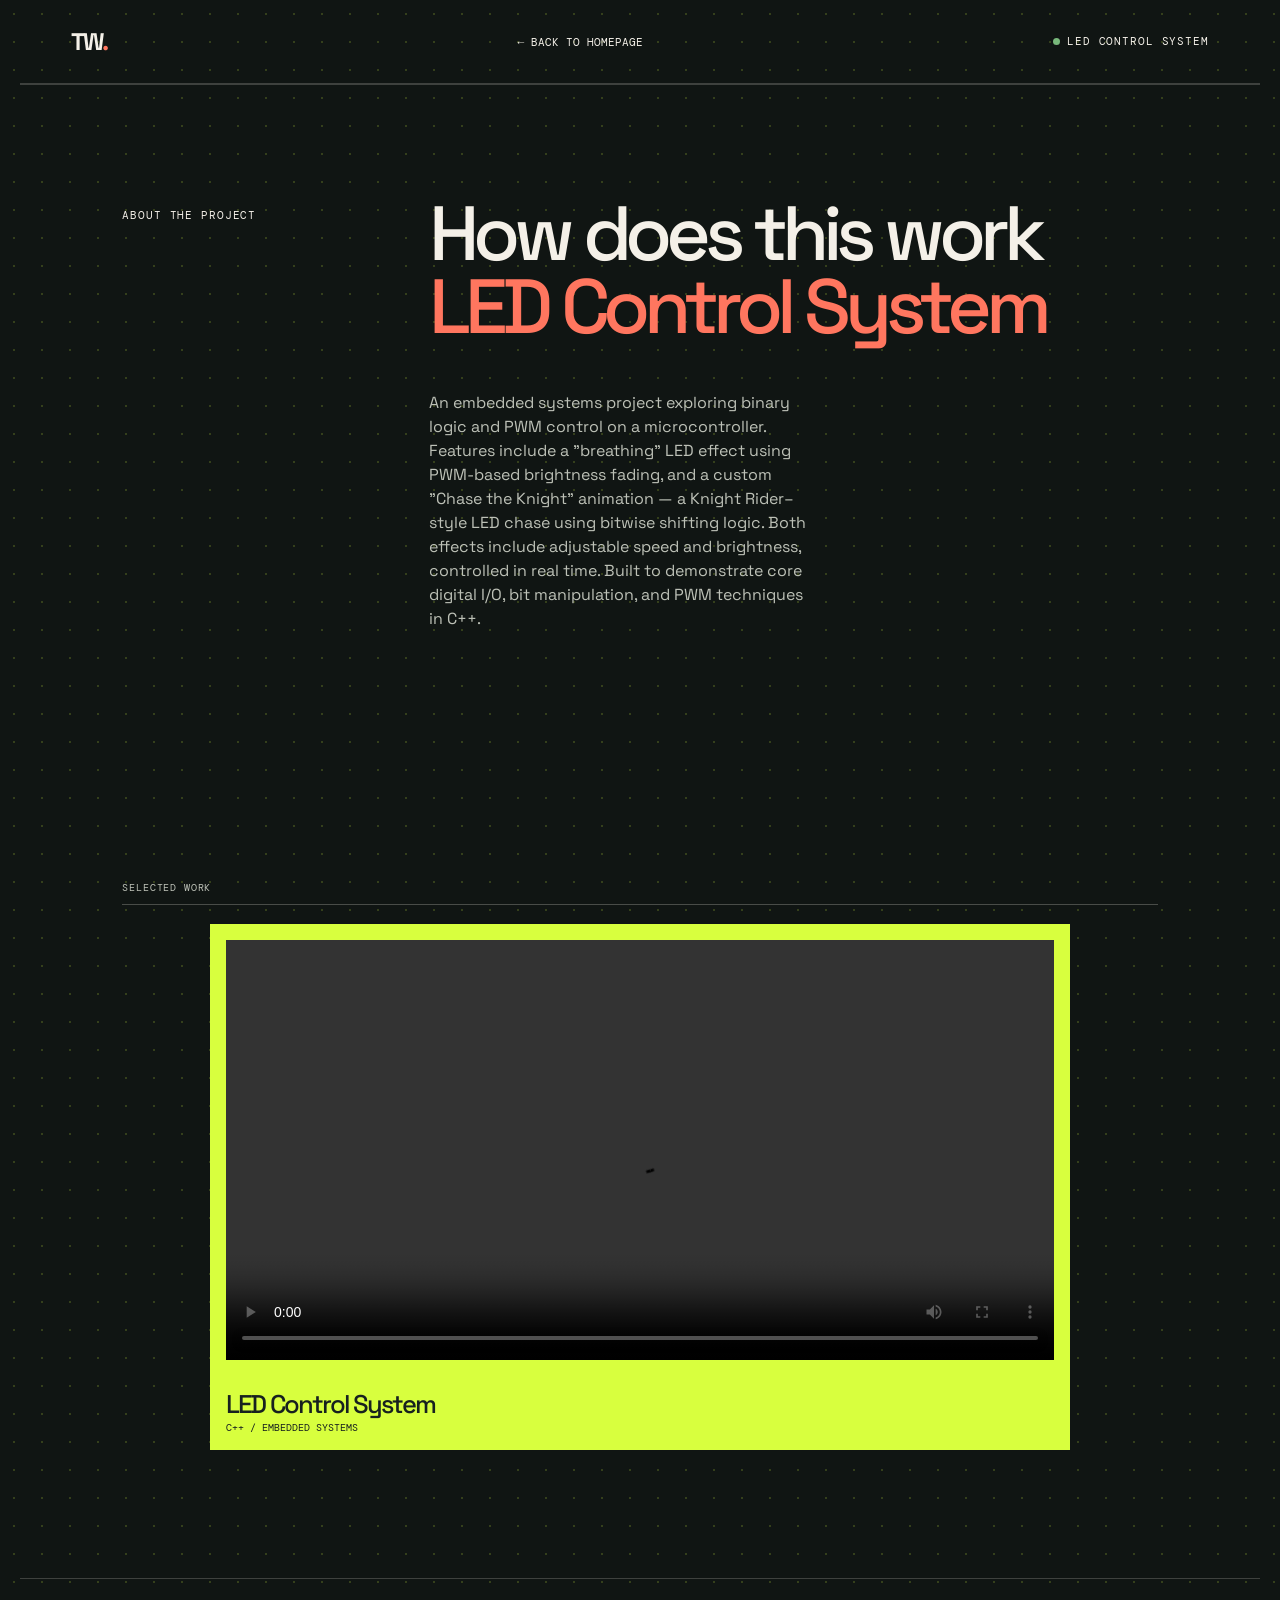
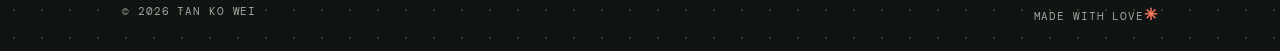
==== led-showcase.html @ d4612a14 "Add files via upload" ====
<!DOCTYPE html>
<html lang="en">
    <head>
        <meta charset="UTF-8">
        <meta name="viewport" content="width=device-width, initial-scale=1.0">
        <link rel="preconnect" href="https://fonts.googleapis.com">
        <link rel="preconnect" href="https://fonts.gstatic.com" crossorigin>
        <link href="https://fonts.googleapis.com/css2?family=DM+Mono:wght@400;500&family=Space+Grotesk:wght@400;500;600;700&display=swap" rel="stylesheet">
        <link rel="stylesheet" href="style.css">
        <link rel="stylesheet" href="showcase.css">
        <title>LED Lights | Tan Ko Wei</title>
    </head>
    <body class="showcase-page">
        <header class="site-header">
            <a class="logo" href="index.html" aria-label="Back to Homepage">TW<span>.</span></a>
            <a class="back-link" href="index.html#projects">← Back to HomePage</a>
            <span class="availability"><i></i>LED Control System</span>
        </header>
        <main>
            <section class="showcase-note">
                <p class="section-label">About the project</p>
                <h2>How does this work<br><em>LED Control System</em></h2>
                <p>An embedded systems project exploring binary logic and PWM control on a microcontroller. Features include a "breathing" LED effect using PWM-based brightness fading, and a custom "Chase the Knight" animation — a Knight Rider–style LED chase using bitwise shifting logic. Both effects include adjustable speed and brightness, controlled in real time. Built to demonstrate core digital I/O, bit manipulation, and PWM techniques in C++.</p>
            </section>

            <section class="gallery-section">
                <div class="gallery-heading">
                    <p class="section-label">Selected work</p>
                </div>
                <div class="gallery">
                    <article class="gallery-item gallery-item-one">
                        <video controls preload="metadata">
                            <source src="Images and Videos/LED Video.MOV">
                            <p class="video-fallback">This video format is not supported by your browser. Convert the file to MP4 and replace the video source.</p>
                        </video>
                        <div><h2>LED Control System</h2><p>C++ / Embedded systems</p></div>
                    </article>
                </div>
            </section>
        </main>
        <footer><span>© 2026 Tan Ko Wei</span><span>Made with Love<b>✳</b></span></footer>
    </body>
</html>
---- style.css ----
@import url('https://fonts.googleapis.com/css2?family=DM+Mono:wght@400;500&family=Space+Grotesk:wght@400;500;600;700&display=swap');

:root {
  --ink: #f4f0e8;
  --paper: #101513;
  --acid: #d8ff3e;
  --coral: #ff765f;
  --muted: #9ca79d;
  --line: rgba(244, 240, 232, 0.2);
}

* { box-sizing: border-box; }
html { scroll-behavior: smooth; }
body {
  margin: 0;
  color: var(--ink);
  background-color: var(--paper);
  background-image: radial-gradient(rgba(216, 255, 62, .18) 1px, transparent 1px);
  background-size: 28px 28px;
  font-family: 'Space Grotesk', sans-serif;
  line-height: 1.5;
}
a { color: inherit; }
.site-header, main, footer { max-width: 1240px; margin: auto; }
.site-header {
  min-height: 84px;
  padding: 22px 4vw;
  display: flex;
  align-items: center;
  justify-content: space-between;
  border-bottom: 1px solid var(--line);
}
.logo { font-size: 1.5rem; font-weight: 700; text-decoration: none; letter-spacing: -0.08em; }
.logo span, em { color: var(--coral); font-style: normal; }
.navbar { display: flex; gap: 2.2rem; }
.navbar a { font-family: 'DM Mono', monospace; font-size: .72rem; text-decoration: none; text-transform: uppercase; }
.navbar a:hover, .email-link:hover { color: var(--coral); }
.availability, .eyebrow, .section-label, .project-card p, footer {
  font-family: 'DM Mono', monospace;
  font-size: .68rem;
  text-transform: uppercase;
  letter-spacing: .08em;
}
.availability i { display: inline-block; width: 7px; height: 7px; margin-right: 7px; border-radius: 50%; background: #78b87b; }
.hero { min-height: 710px; padding: 8rem 8vw 5rem; position: relative; overflow: hidden; background: linear-gradient(135deg, rgba(16, 21, 19, .92), rgba(25, 34, 29, .72)); }
.eyebrow { display: flex; justify-content: space-between; max-width: 530px; }
h1, h2, h3, p { margin-top: 0; }
h1 { position: relative; z-index: 1; margin: 4rem 0 2.5rem; font-size: clamp(4.5rem, 12vw, 10.5rem); line-height: .82; letter-spacing: -.09em; font-weight: 600; }
.hero-footer { position: relative; z-index: 1; display: flex; align-items: flex-end; gap: 3rem; max-width: 530px; }
.hero-footer p { max-width: 270px; font-size: .95rem; }
.circle-link { display: grid; place-items: center; width: 72px; height: 72px; border: 1px solid var(--ink); border-radius: 50%; font-size: 1.7rem; text-decoration: none; transition: .25s ease; }
.circle-link:hover { color: var(--paper); background: var(--acid); border-color: var(--acid); transform: rotate(-45deg); }
.hero-shape { position: absolute; right: 10%; top: 22%; display: grid; place-items: center; width: clamp(200px, 30vw, 390px); aspect-ratio: 1; border-radius: 48% 52% 61% 39% / 52% 39% 61% 48%; background: var(--acid); transform: rotate(18deg); animation: float 6s ease-in-out infinite; }
.hero-shape span { font-family: 'DM Mono', monospace; font-size: clamp(1rem, 2vw, 1.4rem); line-height: 1.1; text-align: center; text-transform: uppercase; transform: rotate(-18deg); }
.section-grid { display: grid; grid-template-columns: 25% 1fr; gap: 3rem; padding: 7rem 8vw; border-top: 1px solid var(--line); }
.section-label { padding-top: .6rem; }
.section-content { max-width: 820px; }
h2 { margin-bottom: 2rem; font-size: clamp(2.6rem, 6vw, 5.8rem); line-height: .95; letter-spacing: -.08em; font-weight: 500; }
h2 span { color: var(--muted); }
.section-content > p { max-width: 410px; font-size: 1.05rem; }
.section-heading { display: flex; justify-content: space-between; align-items: flex-end; gap: 2rem; }
.section-heading > p { color: var(--muted); font-family: 'DM Mono', monospace; font-size: .7rem; text-transform: uppercase; }
.project-list { border-top: 1px solid var(--line); }
.project-card { min-height: 145px; display: grid; grid-template-columns: 70px 1fr auto; align-items: center; gap: 1rem; padding: 1.4rem 1rem; border-bottom: 1px solid var(--line); text-decoration: none; transition: .25s ease; }
.project-card:hover { padding-left: 1.7rem; }
.project-number, .project-arrow { font-family: 'DM Mono', monospace; font-size: .7rem; }
.project-card h3 { margin: 0; font-size: clamp(1.4rem, 3vw, 2.4rem); letter-spacing: -.06em; }
.project-card p { margin: .3rem 0 0; color: var(--muted); }
.project-one:hover { background: var(--acid); }.project-two:hover { background: var(--coral); }.project-three:hover { background: #b8d7ff; }
.contact { padding-bottom: 8rem; }
.email-link { display: inline-block; padding-bottom: .6rem; border-bottom: 2px solid var(--ink); font-size: clamp(1.2rem, 3vw, 2.3rem); letter-spacing: -.05em; text-decoration: none; }
.email-link span { margin-left: 1rem; font-size: 1rem; }
footer { display: flex; justify-content: space-between; padding: 1.5rem 8vw; border-top: 1px solid var(--line); color: var(--muted); }
footer b { color: var(--coral); font-size: 1rem; }
@keyframes float { 0%, 100% { transform: rotate(18deg) translateY(0); } 50% { transform: rotate(23deg) translateY(-18px); } }
@media (max-width: 700px) {
  .site-header { padding: 18px 6vw; }.availability { display: none; }.navbar { gap: 1rem; }.navbar a { font-size: .61rem; }
  .hero { min-height: 650px; padding: 5rem 6vw 4rem; }.hero-shape { top: 45%; right: -8%; opacity: .85; }.hero-footer { align-items: flex-start; flex-direction: column; gap: 1rem; }
  .section-grid { grid-template-columns: 1fr; gap: 1.5rem; padding: 5rem 6vw; }.section-label { padding: 0; }.section-heading { display: block; }.section-heading > p { margin-bottom: 2rem; }.project-card { grid-template-columns: 40px 1fr auto; }
  footer { padding: 1.5rem 6vw; font-size: .56rem; }
}
---- showcase.css ----
.showcase-page { background-color: #101513; color: #f4f0e8; background-image: radial-gradient(rgba(216, 255, 62, .18) 1px, transparent 1px); background-size: 28px 28px; }
.showcase-page .site-header { border-color: rgba(244, 240, 232, .2); }
.back-link { font: .7rem 'DM Mono', monospace; text-decoration: none; text-transform: uppercase; }
.back-link:hover { color: var(--accent); }
.showcase-page main { max-width: 1240px; }
.showcase-hero { min-height: 560px; padding: 7rem 8vw 6rem; background: radial-gradient(circle at 78% 42%, rgba(83, 99, 42, .8) 0, rgba(16, 21, 19, .92) 30%); }
.showcase-hero h1 { margin: 4rem 0 2rem; }.showcase-hero > p:last-child { max-width: 310px; color: #bdc1b7; }
.gallery-section { padding: 6rem 8vw 8rem; }.gallery-heading { display: flex; justify-content: space-between; border-bottom: 1px solid rgba(244, 240, 232, .25); }.gallery-heading p:last-child { color: #bdc1b7; font: .65rem 'DM Mono', monospace; text-transform: uppercase; }
.gallery { display: grid; grid-template-columns: minmax(0, 860px); justify-content: center; padding-top: 1.2rem; }.gallery-item { min-height: 420px; display: flex; flex-direction: column; justify-content: space-between; overflow: hidden; padding: 1rem; color: #17211f; background: #d8ff3e; }.gallery-item video { width: 100%; min-height: 420px; display: block; object-fit: contain; background: #080b0a; }.video-fallback { padding: 2rem; color: #f4f0e8; font: .75rem 'DM Mono', monospace; text-align: center; }.gallery-item h2 { margin: 2rem 0 .3rem; font-size: 1.6rem; }.gallery-item p { margin: 0; font: .65rem 'DM Mono', monospace; text-transform: uppercase; }
.showcase-note { display: grid; grid-template-columns: 25% 1fr; gap: 3rem; padding: 7rem 8vw 8rem; border-top: 1px solid rgba(244, 240, 232, .2); }.showcase-note h2 { margin: 0; }.showcase-note > p:last-child { grid-column: 2; max-width: 390px; color: #bdc1b7; }
@media (max-width: 700px) { .showcase-page .availability { display: none; }.showcase-hero { min-height: 500px; padding: 5rem 6vw 4rem; }.gallery-section { padding: 5rem 6vw 6rem; }.gallery { grid-template-columns: 1fr; }.gallery-item video { min-height: 240px; }.showcase-note { grid-template-columns: 1fr; gap: 1.5rem; padding: 5rem 6vw; }.showcase-note > p:last-child { grid-column: auto; } }
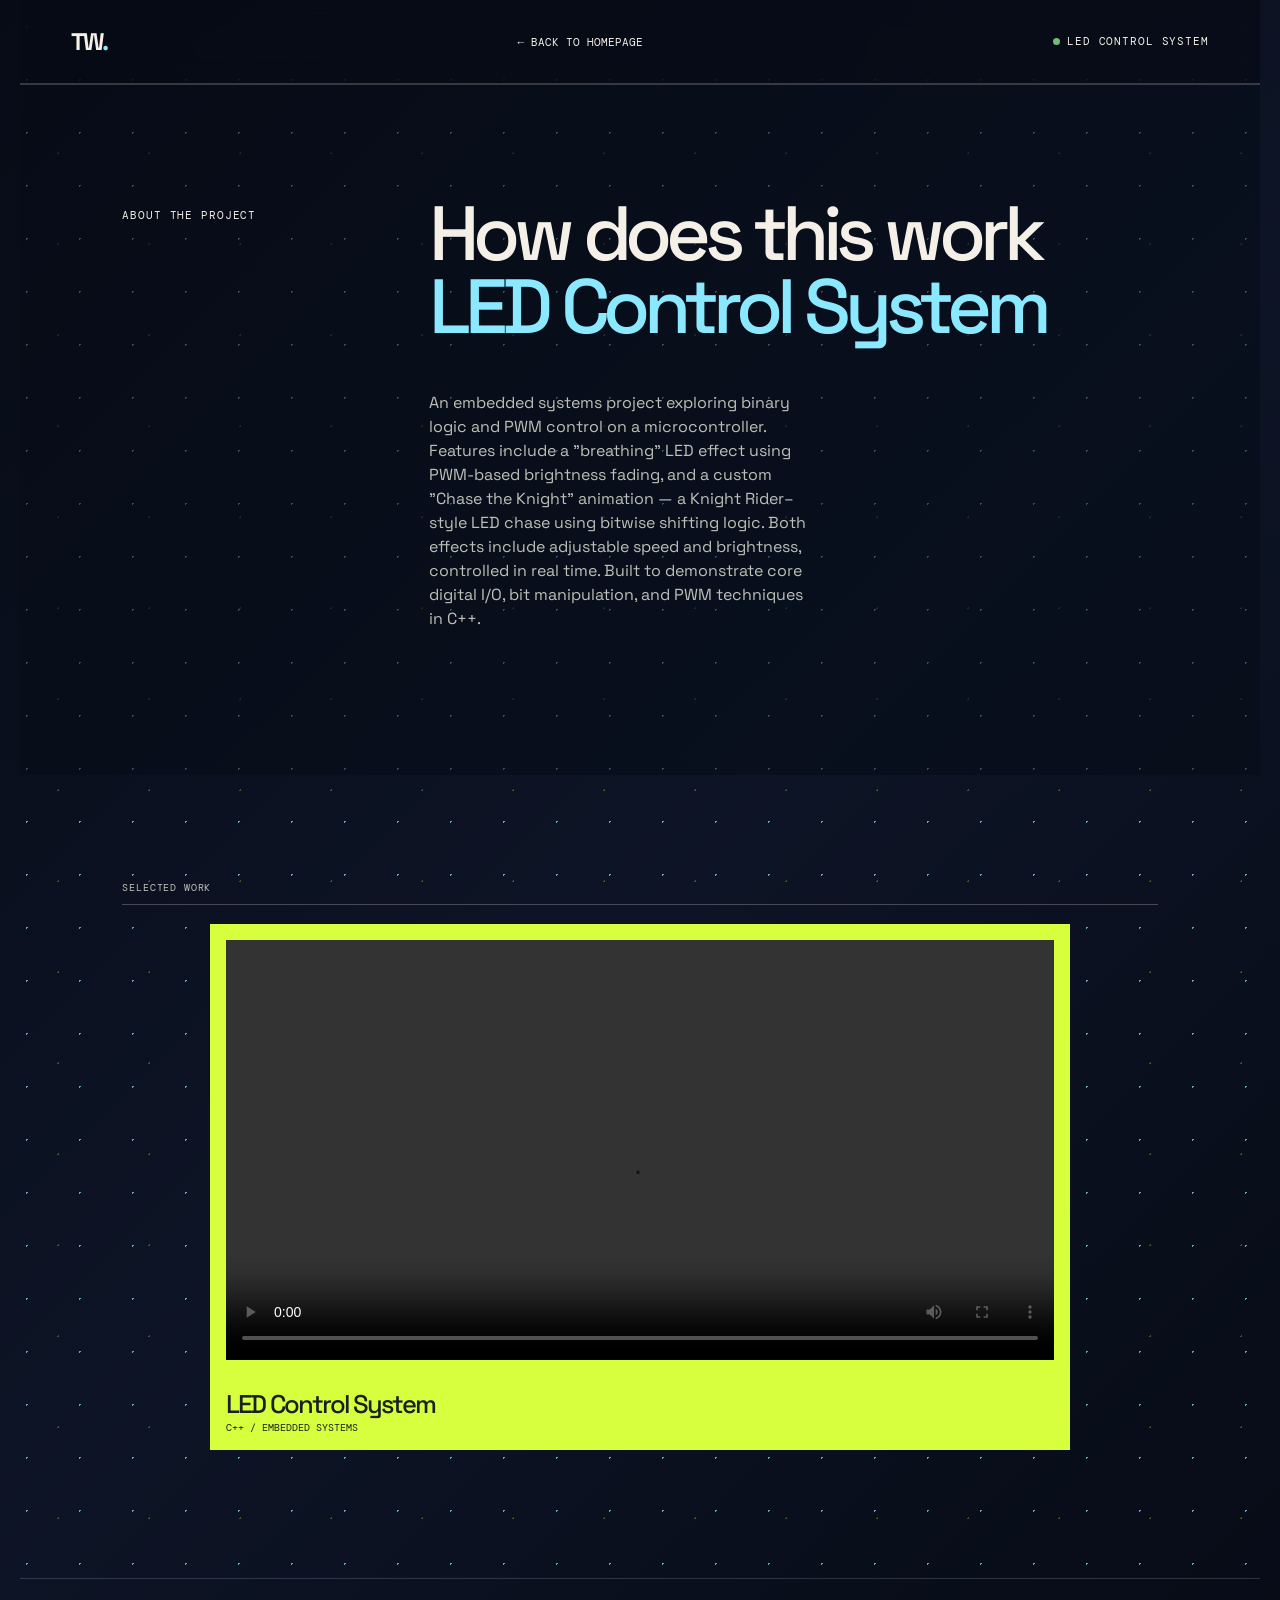
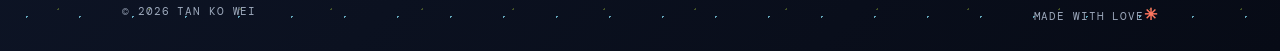
==== commit 0149906e: "Initial website upload" ====
--- a/led-showcase.html
+++ b/led-showcase.html
@@ -1,43 +1,43 @@
-<!DOCTYPE html>
-<html lang="en">
-    <head>
-        <meta charset="UTF-8">
-        <meta name="viewport" content="width=device-width, initial-scale=1.0">
-        <link rel="preconnect" href="https://fonts.googleapis.com">
-        <link rel="preconnect" href="https://fonts.gstatic.com" crossorigin>
-        <link href="https://fonts.googleapis.com/css2?family=DM+Mono:wght@400;500&family=Space+Grotesk:wght@400;500;600;700&display=swap" rel="stylesheet">
-        <link rel="stylesheet" href="style.css">
-        <link rel="stylesheet" href="showcase.css">
-        <title>LED Lights | Tan Ko Wei</title>
-    </head>
-    <body class="showcase-page">
-        <header class="site-header">
-            <a class="logo" href="index.html" aria-label="Back to Homepage">TW<span>.</span></a>
-            <a class="back-link" href="index.html#projects">← Back to HomePage</a>
-            <span class="availability"><i></i>LED Control System</span>
-        </header>
-        <main>
-            <section class="showcase-note">
-                <p class="section-label">About the project</p>
-                <h2>How does this work<br><em>LED Control System</em></h2>
-                <p>An embedded systems project exploring binary logic and PWM control on a microcontroller. Features include a "breathing" LED effect using PWM-based brightness fading, and a custom "Chase the Knight" animation — a Knight Rider–style LED chase using bitwise shifting logic. Both effects include adjustable speed and brightness, controlled in real time. Built to demonstrate core digital I/O, bit manipulation, and PWM techniques in C++.</p>
-            </section>
-
-            <section class="gallery-section">
-                <div class="gallery-heading">
-                    <p class="section-label">Selected work</p>
-                </div>
-                <div class="gallery">
-                    <article class="gallery-item gallery-item-one">
-                        <video controls preload="metadata">
-                            <source src="Images and Videos/LED Video.MOV">
-                            <p class="video-fallback">This video format is not supported by your browser. Convert the file to MP4 and replace the video source.</p>
-                        </video>
-                        <div><h2>LED Control System</h2><p>C++ / Embedded systems</p></div>
-                    </article>
-                </div>
-            </section>
-        </main>
-        <footer><span>© 2026 Tan Ko Wei</span><span>Made with Love<b>✳</b></span></footer>
-    </body>
+<!DOCTYPE html>
+<html lang="en">
+    <head>
+        <meta charset="UTF-8">
+        <meta name="viewport" content="width=device-width, initial-scale=1.0">
+        <link rel="preconnect" href="https://fonts.googleapis.com">
+        <link rel="preconnect" href="https://fonts.gstatic.com" crossorigin>
+        <link href="https://fonts.googleapis.com/css2?family=DM+Mono:wght@400;500&family=Space+Grotesk:wght@400;500;600;700&display=swap" rel="stylesheet">
+        <link rel="stylesheet" href="style.css">
+        <link rel="stylesheet" href="showcase.css">
+        <title>LED Lights | Tan Ko Wei</title>
+    </head>
+    <body class="showcase-page">
+        <header class="site-header">
+            <a class="logo" href="index.html" aria-label="Back to Homepage">TW<span>.</span></a>
+            <a class="back-link" href="index.html#projects">← Back to HomePage</a>
+            <span class="availability"><i></i>LED Control System</span>
+        </header>
+        <main>
+            <section class="showcase-note">
+                <p class="section-label">About the project</p>
+                <h2>How does this work<br><em>LED Control System</em></h2>
+                <p>An embedded systems project exploring binary logic and PWM control on a microcontroller. Features include a "breathing" LED effect using PWM-based brightness fading, and a custom "Chase the Knight" animation — a Knight Rider–style LED chase using bitwise shifting logic. Both effects include adjustable speed and brightness, controlled in real time. Built to demonstrate core digital I/O, bit manipulation, and PWM techniques in C++.</p>
+            </section>
+
+            <section class="gallery-section">
+                <div class="gallery-heading">
+                    <p class="section-label">Selected work</p>
+                </div>
+                <div class="gallery">
+                    <article class="gallery-item gallery-item-one">
+                        <video controls preload="metadata">
+                            <source src="Images and Videos/LED Video.MOV">
+                            <p class="video-fallback">This video format is not supported by your browser. Convert the file to MP4 and replace the video source.</p>
+                        </video>
+                        <div><h2>LED Control System</h2><p>C++ / Embedded systems</p></div>
+                    </article>
+                </div>
+            </section>
+        </main>
+        <footer><span>© 2026 Tan Ko Wei</span><span>Made with Love<b>✳</b></span></footer>
+    </body>
 </html>
--- a/style.css
+++ b/style.css
@@ -1,81 +1,90 @@
-@import url('https://fonts.googleapis.com/css2?family=DM+Mono:wght@400;500&family=Space+Grotesk:wght@400;500;600;700&display=swap');
-
-:root {
-  --ink: #f4f0e8;
-  --paper: #101513;
-  --acid: #d8ff3e;
-  --coral: #ff765f;
-  --muted: #9ca79d;
-  --line: rgba(244, 240, 232, 0.2);
-}
-
-* { box-sizing: border-box; }
-html { scroll-behavior: smooth; }
-body {
-  margin: 0;
-  color: var(--ink);
-  background-color: var(--paper);
-  background-image: radial-gradient(rgba(216, 255, 62, .18) 1px, transparent 1px);
-  background-size: 28px 28px;
-  font-family: 'Space Grotesk', sans-serif;
-  line-height: 1.5;
-}
-a { color: inherit; }
-.site-header, main, footer { max-width: 1240px; margin: auto; }
-.site-header {
-  min-height: 84px;
-  padding: 22px 4vw;
-  display: flex;
-  align-items: center;
-  justify-content: space-between;
-  border-bottom: 1px solid var(--line);
-}
-.logo { font-size: 1.5rem; font-weight: 700; text-decoration: none; letter-spacing: -0.08em; }
-.logo span, em { color: var(--coral); font-style: normal; }
-.navbar { display: flex; gap: 2.2rem; }
-.navbar a { font-family: 'DM Mono', monospace; font-size: .72rem; text-decoration: none; text-transform: uppercase; }
-.navbar a:hover, .email-link:hover { color: var(--coral); }
-.availability, .eyebrow, .section-label, .project-card p, footer {
-  font-family: 'DM Mono', monospace;
-  font-size: .68rem;
-  text-transform: uppercase;
-  letter-spacing: .08em;
-}
-.availability i { display: inline-block; width: 7px; height: 7px; margin-right: 7px; border-radius: 50%; background: #78b87b; }
-.hero { min-height: 710px; padding: 8rem 8vw 5rem; position: relative; overflow: hidden; background: linear-gradient(135deg, rgba(16, 21, 19, .92), rgba(25, 34, 29, .72)); }
-.eyebrow { display: flex; justify-content: space-between; max-width: 530px; }
-h1, h2, h3, p { margin-top: 0; }
-h1 { position: relative; z-index: 1; margin: 4rem 0 2.5rem; font-size: clamp(4.5rem, 12vw, 10.5rem); line-height: .82; letter-spacing: -.09em; font-weight: 600; }
-.hero-footer { position: relative; z-index: 1; display: flex; align-items: flex-end; gap: 3rem; max-width: 530px; }
-.hero-footer p { max-width: 270px; font-size: .95rem; }
-.circle-link { display: grid; place-items: center; width: 72px; height: 72px; border: 1px solid var(--ink); border-radius: 50%; font-size: 1.7rem; text-decoration: none; transition: .25s ease; }
-.circle-link:hover { color: var(--paper); background: var(--acid); border-color: var(--acid); transform: rotate(-45deg); }
-.hero-shape { position: absolute; right: 10%; top: 22%; display: grid; place-items: center; width: clamp(200px, 30vw, 390px); aspect-ratio: 1; border-radius: 48% 52% 61% 39% / 52% 39% 61% 48%; background: var(--acid); transform: rotate(18deg); animation: float 6s ease-in-out infinite; }
-.hero-shape span { font-family: 'DM Mono', monospace; font-size: clamp(1rem, 2vw, 1.4rem); line-height: 1.1; text-align: center; text-transform: uppercase; transform: rotate(-18deg); }
-.section-grid { display: grid; grid-template-columns: 25% 1fr; gap: 3rem; padding: 7rem 8vw; border-top: 1px solid var(--line); }
-.section-label { padding-top: .6rem; }
-.section-content { max-width: 820px; }
-h2 { margin-bottom: 2rem; font-size: clamp(2.6rem, 6vw, 5.8rem); line-height: .95; letter-spacing: -.08em; font-weight: 500; }
-h2 span { color: var(--muted); }
-.section-content > p { max-width: 410px; font-size: 1.05rem; }
-.section-heading { display: flex; justify-content: space-between; align-items: flex-end; gap: 2rem; }
-.section-heading > p { color: var(--muted); font-family: 'DM Mono', monospace; font-size: .7rem; text-transform: uppercase; }
-.project-list { border-top: 1px solid var(--line); }
-.project-card { min-height: 145px; display: grid; grid-template-columns: 70px 1fr auto; align-items: center; gap: 1rem; padding: 1.4rem 1rem; border-bottom: 1px solid var(--line); text-decoration: none; transition: .25s ease; }
-.project-card:hover { padding-left: 1.7rem; }
-.project-number, .project-arrow { font-family: 'DM Mono', monospace; font-size: .7rem; }
-.project-card h3 { margin: 0; font-size: clamp(1.4rem, 3vw, 2.4rem); letter-spacing: -.06em; }
-.project-card p { margin: .3rem 0 0; color: var(--muted); }
-.project-one:hover { background: var(--acid); }.project-two:hover { background: var(--coral); }.project-three:hover { background: #b8d7ff; }
-.contact { padding-bottom: 8rem; }
-.email-link { display: inline-block; padding-bottom: .6rem; border-bottom: 2px solid var(--ink); font-size: clamp(1.2rem, 3vw, 2.3rem); letter-spacing: -.05em; text-decoration: none; }
-.email-link span { margin-left: 1rem; font-size: 1rem; }
-footer { display: flex; justify-content: space-between; padding: 1.5rem 8vw; border-top: 1px solid var(--line); color: var(--muted); }
-footer b { color: var(--coral); font-size: 1rem; }
-@keyframes float { 0%, 100% { transform: rotate(18deg) translateY(0); } 50% { transform: rotate(23deg) translateY(-18px); } }
-@media (max-width: 700px) {
-  .site-header { padding: 18px 6vw; }.availability { display: none; }.navbar { gap: 1rem; }.navbar a { font-size: .61rem; }
-  .hero { min-height: 650px; padding: 5rem 6vw 4rem; }.hero-shape { top: 45%; right: -8%; opacity: .85; }.hero-footer { align-items: flex-start; flex-direction: column; gap: 1rem; }
-  .section-grid { grid-template-columns: 1fr; gap: 1.5rem; padding: 5rem 6vw; }.section-label { padding: 0; }.section-heading { display: block; }.section-heading > p { margin-bottom: 2rem; }.project-card { grid-template-columns: 40px 1fr auto; }
-  footer { padding: 1.5rem 6vw; font-size: .56rem; }
+@import url('https://fonts.googleapis.com/css2?family=DM+Mono:wght@400;500&family=Space+Grotesk:wght@400;500;600;700&display=swap');
+
+:root {
+  --ink: #f4f0e8;
+  --paper: #070b16;
+  --acid: #d8ff3e;
+  --coral: #ff765f;
+  --cyan: #8be9ff;
+  --muted: #9ca8bb;
+  --line: rgba(191, 211, 236, 0.19);
+}
+
+* { box-sizing: border-box; }
+html { scroll-behavior: smooth; }
+body {
+  margin: 0;
+  color: var(--ink);
+  background-color: var(--paper);
+  background-image: radial-gradient(rgba(139, 233, 255, .7) 1px, transparent 1px), radial-gradient(rgba(216, 255, 62, .28) 1px, transparent 1px), linear-gradient(135deg, #070b16, #0d1425 52%, #070b16);
+  background-position: 0 0, 13px 17px, 0 0;
+  background-size: 53px 53px, 91px 91px, 100% 100%;
+  font-family: 'Space Grotesk', sans-serif;
+  line-height: 1.5;
+  overflow-x: hidden;
+}
+a { color: inherit; }
+.site-header, main, footer { max-width: 1240px; margin: auto; }
+.site-header {
+  min-height: 84px;
+  padding: 22px 4vw;
+  display: flex;
+  align-items: center;
+  justify-content: space-between;
+  border-bottom: 1px solid var(--line);
+  background: rgba(7, 11, 22, .76);
+  backdrop-filter: blur(14px);
+  position: relative;
+  z-index: 5;
+}
+.logo { font-size: 1.5rem; font-weight: 700; text-decoration: none; letter-spacing: -0.08em; }
+.logo span, em { color: var(--cyan); font-style: normal; }
+.navbar { display: flex; gap: 2.2rem; }
+.navbar a { font-family: 'DM Mono', monospace; font-size: .72rem; text-decoration: none; text-transform: uppercase; }
+.navbar a:hover, .email-link:hover { color: var(--cyan); }
+.availability, .eyebrow, .section-label, .project-card p, footer {
+  font-family: 'DM Mono', monospace;
+  font-size: .68rem;
+  text-transform: uppercase;
+  letter-spacing: .08em;
+}
+.availability i { display: inline-block; width: 7px; height: 7px; margin-right: 7px; border-radius: 50%; background: #78b87b; }
+.hero { min-height: 710px; padding: 8rem 8vw 5rem; position: relative; overflow: hidden; background: radial-gradient(circle at 76% 38%, rgba(49, 86, 141, .32), transparent 28%), linear-gradient(135deg, rgba(7, 11, 22, .9), rgba(14, 24, 43, .72)); }
+.eyebrow { display: flex; justify-content: space-between; max-width: 530px; }
+h1, h2, h3, p { margin-top: 0; }
+h1 { position: relative; z-index: 1; margin: 4rem 0 2.5rem; font-size: clamp(4.5rem, 12vw, 10.5rem); line-height: .82; letter-spacing: -.09em; font-weight: 600; }
+.hero-footer { position: relative; z-index: 1; display: flex; align-items: flex-end; gap: 3rem; max-width: 530px; }
+.hero-footer p { max-width: 270px; font-size: .95rem; }
+.circle-link { display: grid; place-items: center; width: 72px; height: 72px; border: 1px solid var(--ink); border-radius: 50%; font-size: 1.7rem; text-decoration: none; transition: .25s ease; }
+.circle-link:hover { color: var(--paper); background: var(--cyan); border-color: var(--cyan); transform: rotate(-45deg); }
+.hero-shape { position: absolute; right: 10%; top: 22%; display: grid; place-items: center; width: clamp(200px, 30vw, 390px); aspect-ratio: 1; border-radius: 50%; background: radial-gradient(circle at 32% 28%, #f8ffff 0 2%, #8be9ff 8%, #31588f 35%, #151b4d 67%, #090c1d 100%); box-shadow: 0 0 30px rgba(139, 233, 255, .55), 0 0 120px rgba(79, 88, 255, .35); transform: rotate(18deg); animation: float 6s ease-in-out infinite; }
+.hero-shape::before { content: ''; position: absolute; width: 140%; height: 25%; border: 2px solid rgba(216, 255, 62, .65); border-radius: 50%; transform: rotate(-22deg); box-shadow: 0 0 18px rgba(216, 255, 62, .25); }
+.hero-shape span { color: white; font-family: 'DM Mono', monospace; font-size: clamp(1rem, 2vw, 1.4rem); line-height: 1.1; text-align: center; text-transform: uppercase; transform: rotate(-18deg); text-shadow: 0 2px 16px #070b16; }
+.section-grid { display: grid; grid-template-columns: 25% 1fr; gap: 3rem; padding: 7rem 8vw; border-top: 1px solid var(--line); }
+.section-label { padding-top: .6rem; }
+.section-content { max-width: 820px; }
+h2 { margin-bottom: 2rem; font-size: clamp(2.6rem, 6vw, 5.8rem); line-height: .95; letter-spacing: -.08em; font-weight: 500; }
+h2 span { color: var(--muted); }
+.section-content > p { max-width: 410px; font-size: 1.05rem; }
+.section-heading { display: flex; justify-content: space-between; align-items: flex-end; gap: 2rem; }
+.section-heading > p { color: var(--muted); font-family: 'DM Mono', monospace; font-size: .7rem; text-transform: uppercase; }
+.project-list { border-top: 1px solid var(--line); }
+.project-card { min-height: 145px; display: grid; grid-template-columns: 70px 1fr auto; align-items: center; gap: 1rem; padding: 1.4rem 1rem; border-bottom: 1px solid var(--line); text-decoration: none; transition: .25s ease; }
+.project-card:hover { padding-left: 1.7rem; }
+.project-number, .project-arrow { font-family: 'DM Mono', monospace; font-size: .7rem; }
+.project-card h3 { margin: 0; font-size: clamp(1.4rem, 3vw, 2.4rem); letter-spacing: -.06em; }
+.project-card p { margin: .3rem 0 0; color: var(--muted); }
+.project-one:hover { background: rgba(216, 255, 62, .16); }.project-two:hover { background: rgba(255, 118, 95, .16); }.project-three:hover { background: rgba(139, 233, 255, .16); }
+.contact { padding-bottom: 8rem; }
+.email-link { display: inline-block; padding-bottom: .6rem; border-bottom: 2px solid var(--ink); font-size: clamp(1.2rem, 3vw, 2.3rem); letter-spacing: -.05em; text-decoration: none; }
+.email-link span { margin-left: 1rem; font-size: 1rem; }
+footer { display: flex; justify-content: space-between; padding: 1.5rem 8vw; border-top: 1px solid var(--line); color: var(--muted); }
+footer b { color: var(--coral); font-size: 1rem; }
+@keyframes float { 0%, 100% { transform: rotate(18deg) translateY(0); } 50% { transform: rotate(23deg) translateY(-18px); } }
+@media (prefers-reduced-motion: reduce) { *, *::before, *::after { animation-duration: .01ms !important; animation-iteration-count: 1 !important; scroll-behavior: auto !important; } }
+@media (max-width: 700px) {
+  .site-header { padding: 18px 6vw; }.availability { display: none; }.navbar { gap: 1rem; }.navbar a { font-size: .61rem; }
+  .hero { min-height: 650px; padding: 5rem 6vw 4rem; }.hero-shape { top: 45%; right: -8%; opacity: .85; }.hero-footer { align-items: flex-start; flex-direction: column; gap: 1rem; }
+  .section-grid { grid-template-columns: 1fr; gap: 1.5rem; padding: 5rem 6vw; }.section-label { padding: 0; }.section-heading { display: block; }.section-heading > p { margin-bottom: 2rem; }.project-card { grid-template-columns: 40px 1fr auto; }
+  footer { padding: 1.5rem 6vw; font-size: .56rem; }
 }
--- a/showcase.css
+++ b/showcase.css
@@ -1,11 +1,11 @@
-.showcase-page { background-color: #101513; color: #f4f0e8; background-image: radial-gradient(rgba(216, 255, 62, .18) 1px, transparent 1px); background-size: 28px 28px; }
-.showcase-page .site-header { border-color: rgba(244, 240, 232, .2); }
-.back-link { font: .7rem 'DM Mono', monospace; text-decoration: none; text-transform: uppercase; }
-.back-link:hover { color: var(--accent); }
-.showcase-page main { max-width: 1240px; }
-.showcase-hero { min-height: 560px; padding: 7rem 8vw 6rem; background: radial-gradient(circle at 78% 42%, rgba(83, 99, 42, .8) 0, rgba(16, 21, 19, .92) 30%); }
-.showcase-hero h1 { margin: 4rem 0 2rem; }.showcase-hero > p:last-child { max-width: 310px; color: #bdc1b7; }
-.gallery-section { padding: 6rem 8vw 8rem; }.gallery-heading { display: flex; justify-content: space-between; border-bottom: 1px solid rgba(244, 240, 232, .25); }.gallery-heading p:last-child { color: #bdc1b7; font: .65rem 'DM Mono', monospace; text-transform: uppercase; }
-.gallery { display: grid; grid-template-columns: minmax(0, 860px); justify-content: center; padding-top: 1.2rem; }.gallery-item { min-height: 420px; display: flex; flex-direction: column; justify-content: space-between; overflow: hidden; padding: 1rem; color: #17211f; background: #d8ff3e; }.gallery-item video { width: 100%; min-height: 420px; display: block; object-fit: contain; background: #080b0a; }.video-fallback { padding: 2rem; color: #f4f0e8; font: .75rem 'DM Mono', monospace; text-align: center; }.gallery-item h2 { margin: 2rem 0 .3rem; font-size: 1.6rem; }.gallery-item p { margin: 0; font: .65rem 'DM Mono', monospace; text-transform: uppercase; }
-.showcase-note { display: grid; grid-template-columns: 25% 1fr; gap: 3rem; padding: 7rem 8vw 8rem; border-top: 1px solid rgba(244, 240, 232, .2); }.showcase-note h2 { margin: 0; }.showcase-note > p:last-child { grid-column: 2; max-width: 390px; color: #bdc1b7; }
+.showcase-page { background-color: #070b16; color: #f4f0e8; background-image: radial-gradient(rgba(139, 233, 255, .7) 1px, transparent 1px), radial-gradient(rgba(216, 255, 62, .28) 1px, transparent 1px), linear-gradient(135deg, #070b16, #0d1425 52%, #070b16); background-position: 0 0, 13px 17px, 0 0; background-size: 53px 53px, 91px 91px, 100% 100%; }
+.showcase-page .site-header { border-color: rgba(244, 240, 232, .2); }
+.back-link { font: .7rem 'DM Mono', monospace; text-decoration: none; text-transform: uppercase; }
+.back-link:hover { color: var(--cyan); }
+.showcase-page main { max-width: 1240px; }
+.showcase-hero { min-height: 560px; padding: 7rem 8vw 6rem; background: radial-gradient(circle at 78% 42%, rgba(49, 86, 141, .4) 0, rgba(7, 11, 22, .92) 30%); }
+.showcase-hero h1 { margin: 4rem 0 2rem; }.showcase-hero > p:last-child { max-width: 310px; color: #bdc1b7; }
+.gallery-section { padding: 6rem 8vw 8rem; }.gallery-heading { display: flex; justify-content: space-between; border-bottom: 1px solid rgba(244, 240, 232, .25); }.gallery-heading p:last-child { color: #bdc1b7; font: .65rem 'DM Mono', monospace; text-transform: uppercase; }
+.gallery { display: grid; grid-template-columns: minmax(0, 860px); justify-content: center; padding-top: 1.2rem; }.gallery-item { min-height: 420px; display: flex; flex-direction: column; justify-content: space-between; overflow: hidden; padding: 1rem; color: #17211f; background: #d8ff3e; }.gallery-item video { width: 100%; min-height: 420px; display: block; object-fit: contain; background: #080b0a; }.video-fallback { padding: 2rem; color: #f4f0e8; font: .75rem 'DM Mono', monospace; text-align: center; }.gallery-item h2 { margin: 2rem 0 .3rem; font-size: 1.6rem; }.gallery-item p { margin: 0; font: .65rem 'DM Mono', monospace; text-transform: uppercase; }
+.showcase-note { display: grid; grid-template-columns: 25% 1fr; gap: 3rem; padding: 7rem 8vw 8rem; border-top: 1px solid rgba(244, 240, 232, .2); background: rgba(7, 11, 22, .55); }.showcase-note h2 { margin: 0; }.showcase-note > p:last-child { grid-column: 2; max-width: 390px; color: #bdc1b7; }
 @media (max-width: 700px) { .showcase-page .availability { display: none; }.showcase-hero { min-height: 500px; padding: 5rem 6vw 4rem; }.gallery-section { padding: 5rem 6vw 6rem; }.gallery { grid-template-columns: 1fr; }.gallery-item video { min-height: 240px; }.showcase-note { grid-template-columns: 1fr; gap: 1.5rem; padding: 5rem 6vw; }.showcase-note > p:last-child { grid-column: auto; } }
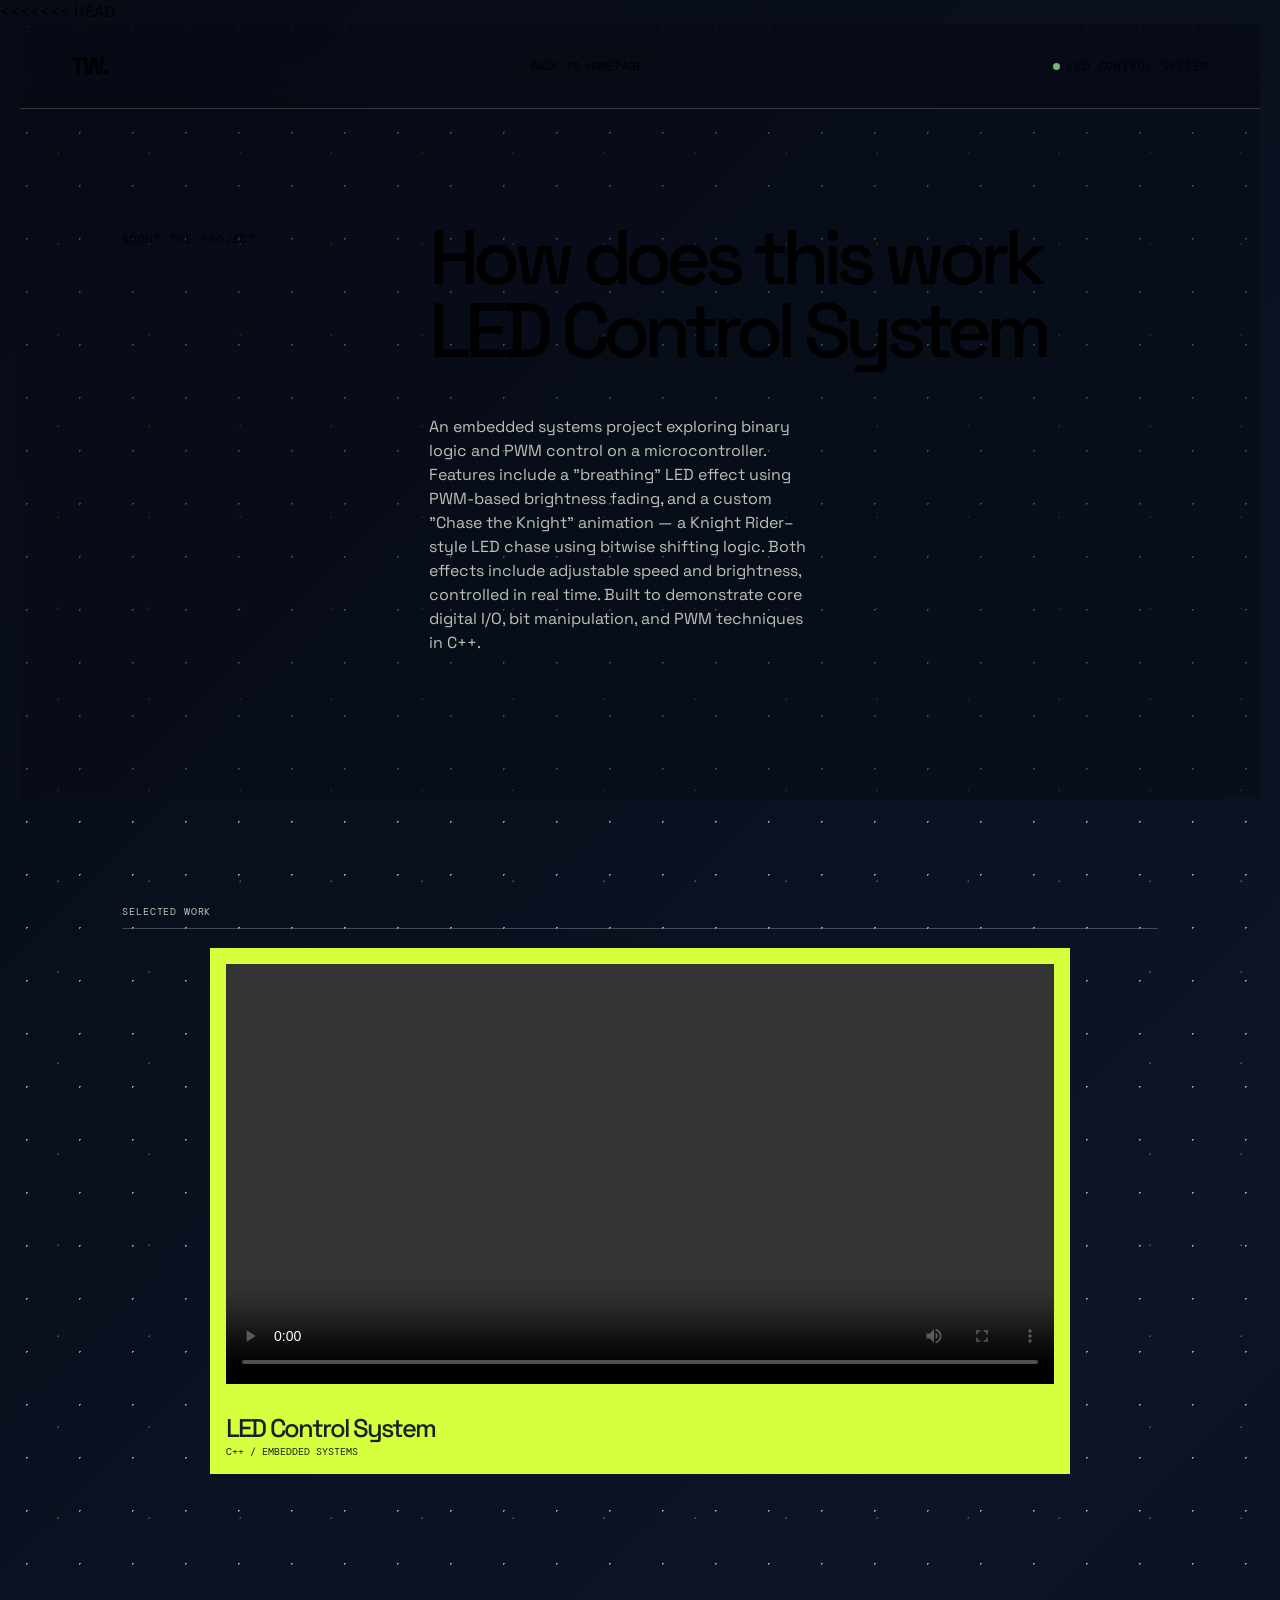
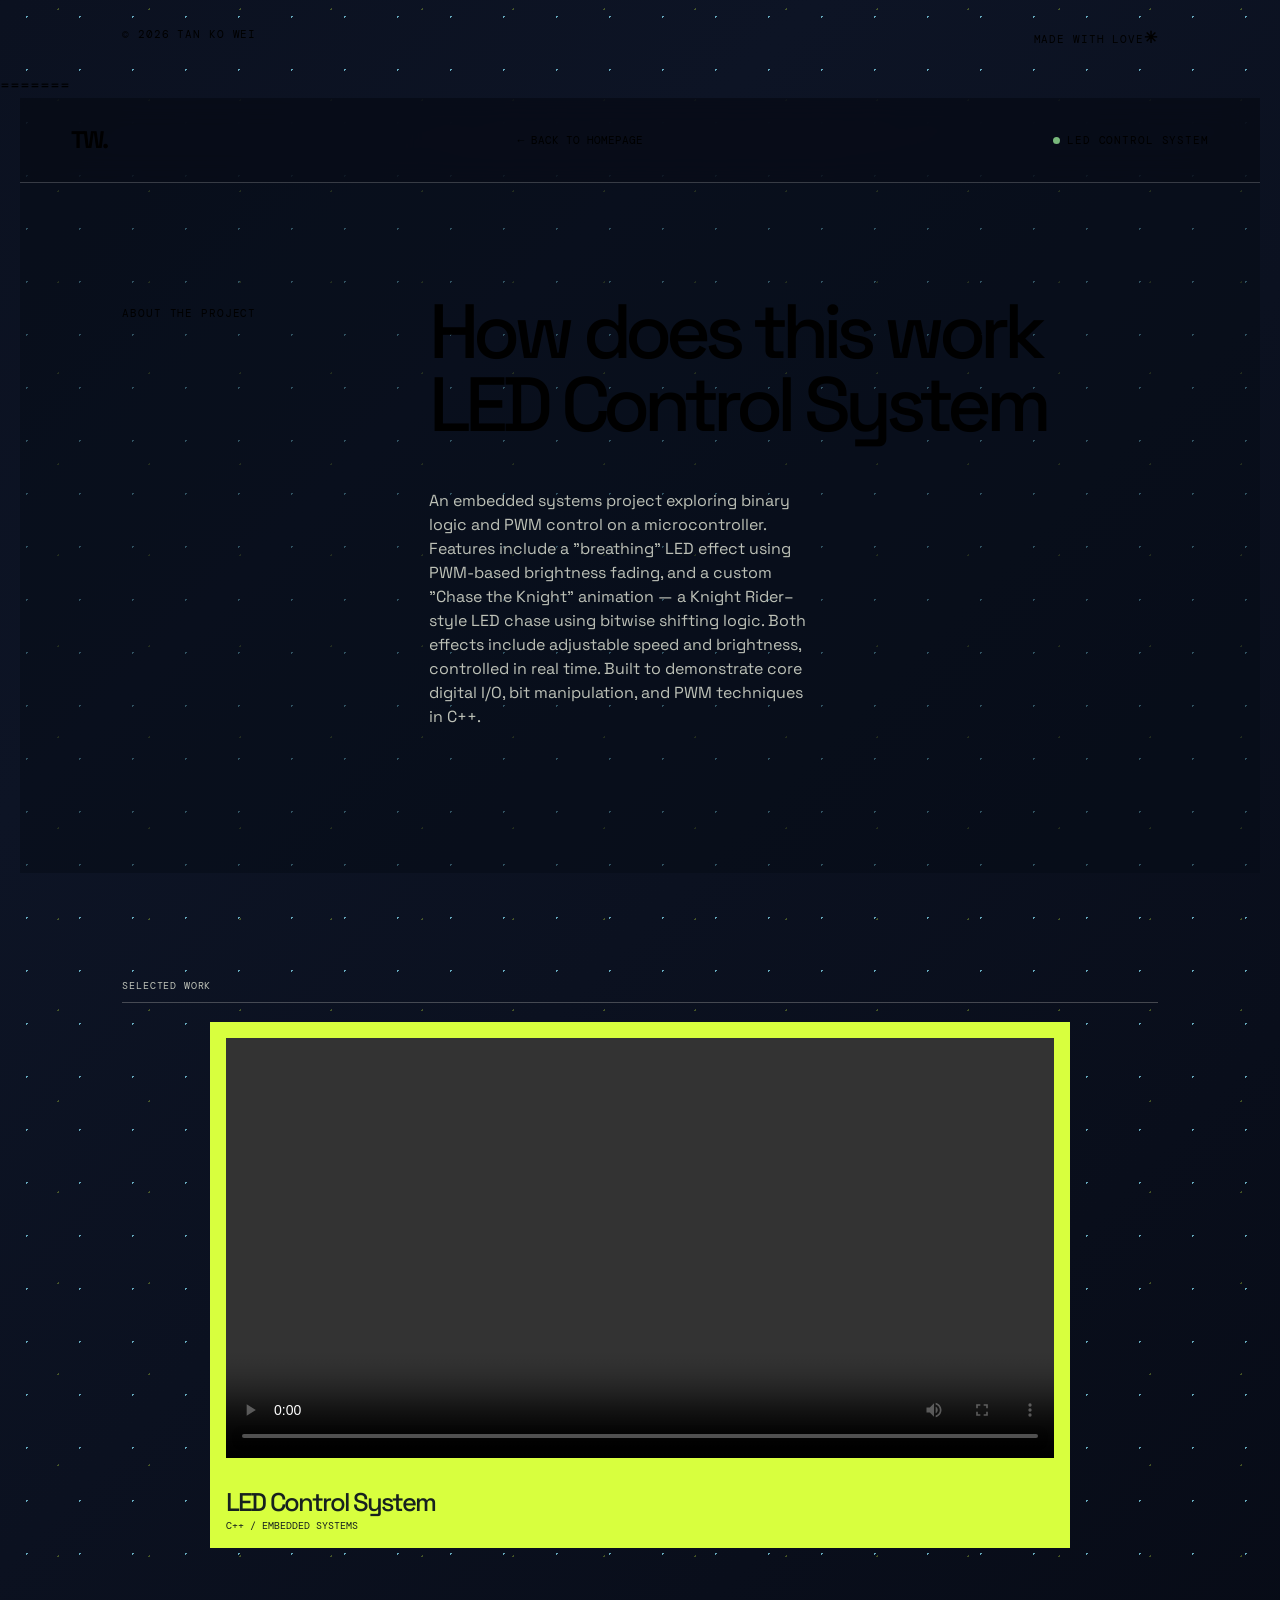
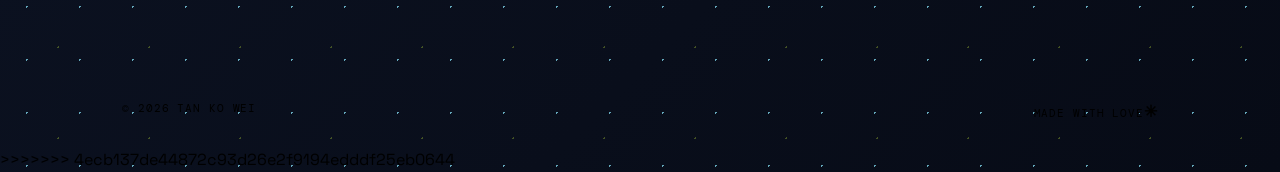
==== commit ca9d26ea: "Update Code" ====
--- a/led-showcase.html
+++ b/led-showcase.html
@@ -1,3 +1,4 @@
+<<<<<<< HEAD
 <!DOCTYPE html>
 <html lang="en">
     <head>
@@ -40,4 +41,48 @@
         </main>
         <footer><span>© 2026 Tan Ko Wei</span><span>Made with Love<b>✳</b></span></footer>
     </body>
+=======
+<!DOCTYPE html>
+<html lang="en">
+    <head>
+        <meta charset="UTF-8">
+        <meta name="viewport" content="width=device-width, initial-scale=1.0">
+        <link rel="preconnect" href="https://fonts.googleapis.com">
+        <link rel="preconnect" href="https://fonts.gstatic.com" crossorigin>
+        <link href="https://fonts.googleapis.com/css2?family=DM+Mono:wght@400;500&family=Space+Grotesk:wght@400;500;600;700&display=swap" rel="stylesheet">
+        <link rel="stylesheet" href="style.css">
+        <link rel="stylesheet" href="showcase.css">
+        <title>LED Lights | Tan Ko Wei</title>
+    </head>
+    <body class="showcase-page">
+        <header class="site-header">
+            <a class="logo" href="index.html" aria-label="Back to Homepage">TW<span>.</span></a>
+            <a class="back-link" href="index.html#projects">← Back to HomePage</a>
+            <span class="availability"><i></i>LED Control System</span>
+        </header>
+        <main>
+            <section class="showcase-note">
+                <p class="section-label">About the project</p>
+                <h2>How does this work<br><em>LED Control System</em></h2>
+                <p>An embedded systems project exploring binary logic and PWM control on a microcontroller. Features include a "breathing" LED effect using PWM-based brightness fading, and a custom "Chase the Knight" animation — a Knight Rider–style LED chase using bitwise shifting logic. Both effects include adjustable speed and brightness, controlled in real time. Built to demonstrate core digital I/O, bit manipulation, and PWM techniques in C++.</p>
+            </section>
+
+            <section class="gallery-section">
+                <div class="gallery-heading">
+                    <p class="section-label">Selected work</p>
+                </div>
+                <div class="gallery">
+                    <article class="gallery-item gallery-item-one">
+                        <video controls preload="metadata">
+                            <source src="Images and Videos/LED Video.MOV">
+                            <p class="video-fallback">This video format is not supported by your browser. Convert the file to MP4 and replace the video source.</p>
+                        </video>
+                        <div><h2>LED Control System</h2><p>C++ / Embedded systems</p></div>
+                    </article>
+                </div>
+            </section>
+        </main>
+        <footer><span>© 2026 Tan Ko Wei</span><span>Made with Love<b>✳</b></span></footer>
+    </body>
+>>>>>>> 4ecb137de44872c93d26e2f9194edddf25eb0644
 </html>
--- a/style.css
+++ b/style.css
@@ -1,3 +1,4 @@
+<<<<<<< HEAD
 @import url('https://fonts.googleapis.com/css2?family=DM+Mono:wght@400;500&family=Space+Grotesk:wght@400;500;600;700&display=swap');
 
 :root {
@@ -87,4 +88,86 @@
   .hero { min-height: 650px; padding: 5rem 6vw 4rem; }.hero-shape { top: 45%; right: -8%; opacity: .85; }.hero-footer { align-items: flex-start; flex-direction: column; gap: 1rem; }
   .section-grid { grid-template-columns: 1fr; gap: 1.5rem; padding: 5rem 6vw; }.section-label { padding: 0; }.section-heading { display: block; }.section-heading > p { margin-bottom: 2rem; }.project-card { grid-template-columns: 40px 1fr auto; }
   footer { padding: 1.5rem 6vw; font-size: .56rem; }
+=======
+@import url('https://fonts.googleapis.com/css2?family=DM+Mono:wght@400;500&family=Space+Grotesk:wght@400;500;600;700&display=swap');
+
+:root {
+  --ink: #f4f0e8;
+  --paper: #101513;
+  --acid: #d8ff3e;
+  --coral: #ff765f;
+  --muted: #9ca79d;
+  --line: rgba(244, 240, 232, 0.2);
+}
+
+* { box-sizing: border-box; }
+html { scroll-behavior: smooth; }
+body {
+  margin: 0;
+  color: var(--ink);
+  background-color: var(--paper);
+  background-image: radial-gradient(rgba(216, 255, 62, .18) 1px, transparent 1px);
+  background-size: 28px 28px;
+  font-family: 'Space Grotesk', sans-serif;
+  line-height: 1.5;
+}
+a { color: inherit; }
+.site-header, main, footer { max-width: 1240px; margin: auto; }
+.site-header {
+  min-height: 84px;
+  padding: 22px 4vw;
+  display: flex;
+  align-items: center;
+  justify-content: space-between;
+  border-bottom: 1px solid var(--line);
+}
+.logo { font-size: 1.5rem; font-weight: 700; text-decoration: none; letter-spacing: -0.08em; }
+.logo span, em { color: var(--coral); font-style: normal; }
+.navbar { display: flex; gap: 2.2rem; }
+.navbar a { font-family: 'DM Mono', monospace; font-size: .72rem; text-decoration: none; text-transform: uppercase; }
+.navbar a:hover, .email-link:hover { color: var(--coral); }
+.availability, .eyebrow, .section-label, .project-card p, footer {
+  font-family: 'DM Mono', monospace;
+  font-size: .68rem;
+  text-transform: uppercase;
+  letter-spacing: .08em;
+}
+.availability i { display: inline-block; width: 7px; height: 7px; margin-right: 7px; border-radius: 50%; background: #78b87b; }
+.hero { min-height: 710px; padding: 8rem 8vw 5rem; position: relative; overflow: hidden; background: linear-gradient(135deg, rgba(16, 21, 19, .92), rgba(25, 34, 29, .72)); }
+.eyebrow { display: flex; justify-content: space-between; max-width: 530px; }
+h1, h2, h3, p { margin-top: 0; }
+h1 { position: relative; z-index: 1; margin: 4rem 0 2.5rem; font-size: clamp(4.5rem, 12vw, 10.5rem); line-height: .82; letter-spacing: -.09em; font-weight: 600; }
+.hero-footer { position: relative; z-index: 1; display: flex; align-items: flex-end; gap: 3rem; max-width: 530px; }
+.hero-footer p { max-width: 270px; font-size: .95rem; }
+.circle-link { display: grid; place-items: center; width: 72px; height: 72px; border: 1px solid var(--ink); border-radius: 50%; font-size: 1.7rem; text-decoration: none; transition: .25s ease; }
+.circle-link:hover { color: var(--paper); background: var(--acid); border-color: var(--acid); transform: rotate(-45deg); }
+.hero-shape { position: absolute; right: 10%; top: 22%; display: grid; place-items: center; width: clamp(200px, 30vw, 390px); aspect-ratio: 1; border-radius: 48% 52% 61% 39% / 52% 39% 61% 48%; background: var(--acid); transform: rotate(18deg); animation: float 6s ease-in-out infinite; }
+.hero-shape span { font-family: 'DM Mono', monospace; font-size: clamp(1rem, 2vw, 1.4rem); line-height: 1.1; text-align: center; text-transform: uppercase; transform: rotate(-18deg); }
+.section-grid { display: grid; grid-template-columns: 25% 1fr; gap: 3rem; padding: 7rem 8vw; border-top: 1px solid var(--line); }
+.section-label { padding-top: .6rem; }
+.section-content { max-width: 820px; }
+h2 { margin-bottom: 2rem; font-size: clamp(2.6rem, 6vw, 5.8rem); line-height: .95; letter-spacing: -.08em; font-weight: 500; }
+h2 span { color: var(--muted); }
+.section-content > p { max-width: 410px; font-size: 1.05rem; }
+.section-heading { display: flex; justify-content: space-between; align-items: flex-end; gap: 2rem; }
+.section-heading > p { color: var(--muted); font-family: 'DM Mono', monospace; font-size: .7rem; text-transform: uppercase; }
+.project-list { border-top: 1px solid var(--line); }
+.project-card { min-height: 145px; display: grid; grid-template-columns: 70px 1fr auto; align-items: center; gap: 1rem; padding: 1.4rem 1rem; border-bottom: 1px solid var(--line); text-decoration: none; transition: .25s ease; }
+.project-card:hover { padding-left: 1.7rem; }
+.project-number, .project-arrow { font-family: 'DM Mono', monospace; font-size: .7rem; }
+.project-card h3 { margin: 0; font-size: clamp(1.4rem, 3vw, 2.4rem); letter-spacing: -.06em; }
+.project-card p { margin: .3rem 0 0; color: var(--muted); }
+.project-one:hover { background: var(--acid); }.project-two:hover { background: var(--coral); }.project-three:hover { background: #b8d7ff; }
+.contact { padding-bottom: 8rem; }
+.email-link { display: inline-block; padding-bottom: .6rem; border-bottom: 2px solid var(--ink); font-size: clamp(1.2rem, 3vw, 2.3rem); letter-spacing: -.05em; text-decoration: none; }
+.email-link span { margin-left: 1rem; font-size: 1rem; }
+footer { display: flex; justify-content: space-between; padding: 1.5rem 8vw; border-top: 1px solid var(--line); color: var(--muted); }
+footer b { color: var(--coral); font-size: 1rem; }
+@keyframes float { 0%, 100% { transform: rotate(18deg) translateY(0); } 50% { transform: rotate(23deg) translateY(-18px); } }
+@media (max-width: 700px) {
+  .site-header { padding: 18px 6vw; }.availability { display: none; }.navbar { gap: 1rem; }.navbar a { font-size: .61rem; }
+  .hero { min-height: 650px; padding: 5rem 6vw 4rem; }.hero-shape { top: 45%; right: -8%; opacity: .85; }.hero-footer { align-items: flex-start; flex-direction: column; gap: 1rem; }
+  .section-grid { grid-template-columns: 1fr; gap: 1.5rem; padding: 5rem 6vw; }.section-label { padding: 0; }.section-heading { display: block; }.section-heading > p { margin-bottom: 2rem; }.project-card { grid-template-columns: 40px 1fr auto; }
+  footer { padding: 1.5rem 6vw; font-size: .56rem; }
+>>>>>>> 4ecb137de44872c93d26e2f9194edddf25eb0644
 }
--- a/showcase.css
+++ b/showcase.css
@@ -1,3 +1,4 @@
+<<<<<<< HEAD
 .showcase-page { background-color: #070b16; color: #f4f0e8; background-image: radial-gradient(rgba(139, 233, 255, .7) 1px, transparent 1px), radial-gradient(rgba(216, 255, 62, .28) 1px, transparent 1px), linear-gradient(135deg, #070b16, #0d1425 52%, #070b16); background-position: 0 0, 13px 17px, 0 0; background-size: 53px 53px, 91px 91px, 100% 100%; }
 .showcase-page .site-header { border-color: rgba(244, 240, 232, .2); }
 .back-link { font: .7rem 'DM Mono', monospace; text-decoration: none; text-transform: uppercase; }
@@ -8,4 +9,16 @@
 .gallery-section { padding: 6rem 8vw 8rem; }.gallery-heading { display: flex; justify-content: space-between; border-bottom: 1px solid rgba(244, 240, 232, .25); }.gallery-heading p:last-child { color: #bdc1b7; font: .65rem 'DM Mono', monospace; text-transform: uppercase; }
 .gallery { display: grid; grid-template-columns: minmax(0, 860px); justify-content: center; padding-top: 1.2rem; }.gallery-item { min-height: 420px; display: flex; flex-direction: column; justify-content: space-between; overflow: hidden; padding: 1rem; color: #17211f; background: #d8ff3e; }.gallery-item video { width: 100%; min-height: 420px; display: block; object-fit: contain; background: #080b0a; }.video-fallback { padding: 2rem; color: #f4f0e8; font: .75rem 'DM Mono', monospace; text-align: center; }.gallery-item h2 { margin: 2rem 0 .3rem; font-size: 1.6rem; }.gallery-item p { margin: 0; font: .65rem 'DM Mono', monospace; text-transform: uppercase; }
 .showcase-note { display: grid; grid-template-columns: 25% 1fr; gap: 3rem; padding: 7rem 8vw 8rem; border-top: 1px solid rgba(244, 240, 232, .2); background: rgba(7, 11, 22, .55); }.showcase-note h2 { margin: 0; }.showcase-note > p:last-child { grid-column: 2; max-width: 390px; color: #bdc1b7; }
+=======
+.showcase-page { background-color: #101513; color: #f4f0e8; background-image: radial-gradient(rgba(216, 255, 62, .18) 1px, transparent 1px); background-size: 28px 28px; }
+.showcase-page .site-header { border-color: rgba(244, 240, 232, .2); }
+.back-link { font: .7rem 'DM Mono', monospace; text-decoration: none; text-transform: uppercase; }
+.back-link:hover { color: var(--accent); }
+.showcase-page main { max-width: 1240px; }
+.showcase-hero { min-height: 560px; padding: 7rem 8vw 6rem; background: radial-gradient(circle at 78% 42%, rgba(83, 99, 42, .8) 0, rgba(16, 21, 19, .92) 30%); }
+.showcase-hero h1 { margin: 4rem 0 2rem; }.showcase-hero > p:last-child { max-width: 310px; color: #bdc1b7; }
+.gallery-section { padding: 6rem 8vw 8rem; }.gallery-heading { display: flex; justify-content: space-between; border-bottom: 1px solid rgba(244, 240, 232, .25); }.gallery-heading p:last-child { color: #bdc1b7; font: .65rem 'DM Mono', monospace; text-transform: uppercase; }
+.gallery { display: grid; grid-template-columns: minmax(0, 860px); justify-content: center; padding-top: 1.2rem; }.gallery-item { min-height: 420px; display: flex; flex-direction: column; justify-content: space-between; overflow: hidden; padding: 1rem; color: #17211f; background: #d8ff3e; }.gallery-item video { width: 100%; min-height: 420px; display: block; object-fit: contain; background: #080b0a; }.video-fallback { padding: 2rem; color: #f4f0e8; font: .75rem 'DM Mono', monospace; text-align: center; }.gallery-item h2 { margin: 2rem 0 .3rem; font-size: 1.6rem; }.gallery-item p { margin: 0; font: .65rem 'DM Mono', monospace; text-transform: uppercase; }
+.showcase-note { display: grid; grid-template-columns: 25% 1fr; gap: 3rem; padding: 7rem 8vw 8rem; border-top: 1px solid rgba(244, 240, 232, .2); }.showcase-note h2 { margin: 0; }.showcase-note > p:last-child { grid-column: 2; max-width: 390px; color: #bdc1b7; }
+>>>>>>> 4ecb137de44872c93d26e2f9194edddf25eb0644
 @media (max-width: 700px) { .showcase-page .availability { display: none; }.showcase-hero { min-height: 500px; padding: 5rem 6vw 4rem; }.gallery-section { padding: 5rem 6vw 6rem; }.gallery { grid-template-columns: 1fr; }.gallery-item video { min-height: 240px; }.showcase-note { grid-template-columns: 1fr; gap: 1.5rem; padding: 5rem 6vw; }.showcase-note > p:last-child { grid-column: auto; } }
--- a/style.css
+++ b/style.css
@@ -1,3 +1,4 @@
+<<<<<<< HEAD
 @import url('https://fonts.googleapis.com/css2?family=DM+Mono:wght@400;500&family=Space+Grotesk:wght@400;500;600;700&display=swap');
 
 :root {
@@ -87,4 +88,86 @@
   .hero { min-height: 650px; padding: 5rem 6vw 4rem; }.hero-shape { top: 45%; right: -8%; opacity: .85; }.hero-footer { align-items: flex-start; flex-direction: column; gap: 1rem; }
   .section-grid { grid-template-columns: 1fr; gap: 1.5rem; padding: 5rem 6vw; }.section-label { padding: 0; }.section-heading { display: block; }.section-heading > p { margin-bottom: 2rem; }.project-card { grid-template-columns: 40px 1fr auto; }
   footer { padding: 1.5rem 6vw; font-size: .56rem; }
+=======
+@import url('https://fonts.googleapis.com/css2?family=DM+Mono:wght@400;500&family=Space+Grotesk:wght@400;500;600;700&display=swap');
+
+:root {
+  --ink: #f4f0e8;
+  --paper: #101513;
+  --acid: #d8ff3e;
+  --coral: #ff765f;
+  --muted: #9ca79d;
+  --line: rgba(244, 240, 232, 0.2);
+}
+
+* { box-sizing: border-box; }
+html { scroll-behavior: smooth; }
+body {
+  margin: 0;
+  color: var(--ink);
+  background-color: var(--paper);
+  background-image: radial-gradient(rgba(216, 255, 62, .18) 1px, transparent 1px);
+  background-size: 28px 28px;
+  font-family: 'Space Grotesk', sans-serif;
+  line-height: 1.5;
+}
+a { color: inherit; }
+.site-header, main, footer { max-width: 1240px; margin: auto; }
+.site-header {
+  min-height: 84px;
+  padding: 22px 4vw;
+  display: flex;
+  align-items: center;
+  justify-content: space-between;
+  border-bottom: 1px solid var(--line);
+}
+.logo { font-size: 1.5rem; font-weight: 700; text-decoration: none; letter-spacing: -0.08em; }
+.logo span, em { color: var(--coral); font-style: normal; }
+.navbar { display: flex; gap: 2.2rem; }
+.navbar a { font-family: 'DM Mono', monospace; font-size: .72rem; text-decoration: none; text-transform: uppercase; }
+.navbar a:hover, .email-link:hover { color: var(--coral); }
+.availability, .eyebrow, .section-label, .project-card p, footer {
+  font-family: 'DM Mono', monospace;
+  font-size: .68rem;
+  text-transform: uppercase;
+  letter-spacing: .08em;
+}
+.availability i { display: inline-block; width: 7px; height: 7px; margin-right: 7px; border-radius: 50%; background: #78b87b; }
+.hero { min-height: 710px; padding: 8rem 8vw 5rem; position: relative; overflow: hidden; background: linear-gradient(135deg, rgba(16, 21, 19, .92), rgba(25, 34, 29, .72)); }
+.eyebrow { display: flex; justify-content: space-between; max-width: 530px; }
+h1, h2, h3, p { margin-top: 0; }
+h1 { position: relative; z-index: 1; margin: 4rem 0 2.5rem; font-size: clamp(4.5rem, 12vw, 10.5rem); line-height: .82; letter-spacing: -.09em; font-weight: 600; }
+.hero-footer { position: relative; z-index: 1; display: flex; align-items: flex-end; gap: 3rem; max-width: 530px; }
+.hero-footer p { max-width: 270px; font-size: .95rem; }
+.circle-link { display: grid; place-items: center; width: 72px; height: 72px; border: 1px solid var(--ink); border-radius: 50%; font-size: 1.7rem; text-decoration: none; transition: .25s ease; }
+.circle-link:hover { color: var(--paper); background: var(--acid); border-color: var(--acid); transform: rotate(-45deg); }
+.hero-shape { position: absolute; right: 10%; top: 22%; display: grid; place-items: center; width: clamp(200px, 30vw, 390px); aspect-ratio: 1; border-radius: 48% 52% 61% 39% / 52% 39% 61% 48%; background: var(--acid); transform: rotate(18deg); animation: float 6s ease-in-out infinite; }
+.hero-shape span { font-family: 'DM Mono', monospace; font-size: clamp(1rem, 2vw, 1.4rem); line-height: 1.1; text-align: center; text-transform: uppercase; transform: rotate(-18deg); }
+.section-grid { display: grid; grid-template-columns: 25% 1fr; gap: 3rem; padding: 7rem 8vw; border-top: 1px solid var(--line); }
+.section-label { padding-top: .6rem; }
+.section-content { max-width: 820px; }
+h2 { margin-bottom: 2rem; font-size: clamp(2.6rem, 6vw, 5.8rem); line-height: .95; letter-spacing: -.08em; font-weight: 500; }
+h2 span { color: var(--muted); }
+.section-content > p { max-width: 410px; font-size: 1.05rem; }
+.section-heading { display: flex; justify-content: space-between; align-items: flex-end; gap: 2rem; }
+.section-heading > p { color: var(--muted); font-family: 'DM Mono', monospace; font-size: .7rem; text-transform: uppercase; }
+.project-list { border-top: 1px solid var(--line); }
+.project-card { min-height: 145px; display: grid; grid-template-columns: 70px 1fr auto; align-items: center; gap: 1rem; padding: 1.4rem 1rem; border-bottom: 1px solid var(--line); text-decoration: none; transition: .25s ease; }
+.project-card:hover { padding-left: 1.7rem; }
+.project-number, .project-arrow { font-family: 'DM Mono', monospace; font-size: .7rem; }
+.project-card h3 { margin: 0; font-size: clamp(1.4rem, 3vw, 2.4rem); letter-spacing: -.06em; }
+.project-card p { margin: .3rem 0 0; color: var(--muted); }
+.project-one:hover { background: var(--acid); }.project-two:hover { background: var(--coral); }.project-three:hover { background: #b8d7ff; }
+.contact { padding-bottom: 8rem; }
+.email-link { display: inline-block; padding-bottom: .6rem; border-bottom: 2px solid var(--ink); font-size: clamp(1.2rem, 3vw, 2.3rem); letter-spacing: -.05em; text-decoration: none; }
+.email-link span { margin-left: 1rem; font-size: 1rem; }
+footer { display: flex; justify-content: space-between; padding: 1.5rem 8vw; border-top: 1px solid var(--line); color: var(--muted); }
+footer b { color: var(--coral); font-size: 1rem; }
+@keyframes float { 0%, 100% { transform: rotate(18deg) translateY(0); } 50% { transform: rotate(23deg) translateY(-18px); } }
+@media (max-width: 700px) {
+  .site-header { padding: 18px 6vw; }.availability { display: none; }.navbar { gap: 1rem; }.navbar a { font-size: .61rem; }
+  .hero { min-height: 650px; padding: 5rem 6vw 4rem; }.hero-shape { top: 45%; right: -8%; opacity: .85; }.hero-footer { align-items: flex-start; flex-direction: column; gap: 1rem; }
+  .section-grid { grid-template-columns: 1fr; gap: 1.5rem; padding: 5rem 6vw; }.section-label { padding: 0; }.section-heading { display: block; }.section-heading > p { margin-bottom: 2rem; }.project-card { grid-template-columns: 40px 1fr auto; }
+  footer { padding: 1.5rem 6vw; font-size: .56rem; }
+>>>>>>> 4ecb137de44872c93d26e2f9194edddf25eb0644
 }
--- a/showcase.css
+++ b/showcase.css
@@ -1,3 +1,4 @@
+<<<<<<< HEAD
 .showcase-page { background-color: #070b16; color: #f4f0e8; background-image: radial-gradient(rgba(139, 233, 255, .7) 1px, transparent 1px), radial-gradient(rgba(216, 255, 62, .28) 1px, transparent 1px), linear-gradient(135deg, #070b16, #0d1425 52%, #070b16); background-position: 0 0, 13px 17px, 0 0; background-size: 53px 53px, 91px 91px, 100% 100%; }
 .showcase-page .site-header { border-color: rgba(244, 240, 232, .2); }
 .back-link { font: .7rem 'DM Mono', monospace; text-decoration: none; text-transform: uppercase; }
@@ -8,4 +9,16 @@
 .gallery-section { padding: 6rem 8vw 8rem; }.gallery-heading { display: flex; justify-content: space-between; border-bottom: 1px solid rgba(244, 240, 232, .25); }.gallery-heading p:last-child { color: #bdc1b7; font: .65rem 'DM Mono', monospace; text-transform: uppercase; }
 .gallery { display: grid; grid-template-columns: minmax(0, 860px); justify-content: center; padding-top: 1.2rem; }.gallery-item { min-height: 420px; display: flex; flex-direction: column; justify-content: space-between; overflow: hidden; padding: 1rem; color: #17211f; background: #d8ff3e; }.gallery-item video { width: 100%; min-height: 420px; display: block; object-fit: contain; background: #080b0a; }.video-fallback { padding: 2rem; color: #f4f0e8; font: .75rem 'DM Mono', monospace; text-align: center; }.gallery-item h2 { margin: 2rem 0 .3rem; font-size: 1.6rem; }.gallery-item p { margin: 0; font: .65rem 'DM Mono', monospace; text-transform: uppercase; }
 .showcase-note { display: grid; grid-template-columns: 25% 1fr; gap: 3rem; padding: 7rem 8vw 8rem; border-top: 1px solid rgba(244, 240, 232, .2); background: rgba(7, 11, 22, .55); }.showcase-note h2 { margin: 0; }.showcase-note > p:last-child { grid-column: 2; max-width: 390px; color: #bdc1b7; }
+=======
+.showcase-page { background-color: #101513; color: #f4f0e8; background-image: radial-gradient(rgba(216, 255, 62, .18) 1px, transparent 1px); background-size: 28px 28px; }
+.showcase-page .site-header { border-color: rgba(244, 240, 232, .2); }
+.back-link { font: .7rem 'DM Mono', monospace; text-decoration: none; text-transform: uppercase; }
+.back-link:hover { color: var(--accent); }
+.showcase-page main { max-width: 1240px; }
+.showcase-hero { min-height: 560px; padding: 7rem 8vw 6rem; background: radial-gradient(circle at 78% 42%, rgba(83, 99, 42, .8) 0, rgba(16, 21, 19, .92) 30%); }
+.showcase-hero h1 { margin: 4rem 0 2rem; }.showcase-hero > p:last-child { max-width: 310px; color: #bdc1b7; }
+.gallery-section { padding: 6rem 8vw 8rem; }.gallery-heading { display: flex; justify-content: space-between; border-bottom: 1px solid rgba(244, 240, 232, .25); }.gallery-heading p:last-child { color: #bdc1b7; font: .65rem 'DM Mono', monospace; text-transform: uppercase; }
+.gallery { display: grid; grid-template-columns: minmax(0, 860px); justify-content: center; padding-top: 1.2rem; }.gallery-item { min-height: 420px; display: flex; flex-direction: column; justify-content: space-between; overflow: hidden; padding: 1rem; color: #17211f; background: #d8ff3e; }.gallery-item video { width: 100%; min-height: 420px; display: block; object-fit: contain; background: #080b0a; }.video-fallback { padding: 2rem; color: #f4f0e8; font: .75rem 'DM Mono', monospace; text-align: center; }.gallery-item h2 { margin: 2rem 0 .3rem; font-size: 1.6rem; }.gallery-item p { margin: 0; font: .65rem 'DM Mono', monospace; text-transform: uppercase; }
+.showcase-note { display: grid; grid-template-columns: 25% 1fr; gap: 3rem; padding: 7rem 8vw 8rem; border-top: 1px solid rgba(244, 240, 232, .2); }.showcase-note h2 { margin: 0; }.showcase-note > p:last-child { grid-column: 2; max-width: 390px; color: #bdc1b7; }
+>>>>>>> 4ecb137de44872c93d26e2f9194edddf25eb0644
 @media (max-width: 700px) { .showcase-page .availability { display: none; }.showcase-hero { min-height: 500px; padding: 5rem 6vw 4rem; }.gallery-section { padding: 5rem 6vw 6rem; }.gallery { grid-template-columns: 1fr; }.gallery-item video { min-height: 240px; }.showcase-note { grid-template-columns: 1fr; gap: 1.5rem; padding: 5rem 6vw; }.showcase-note > p:last-child { grid-column: auto; } }
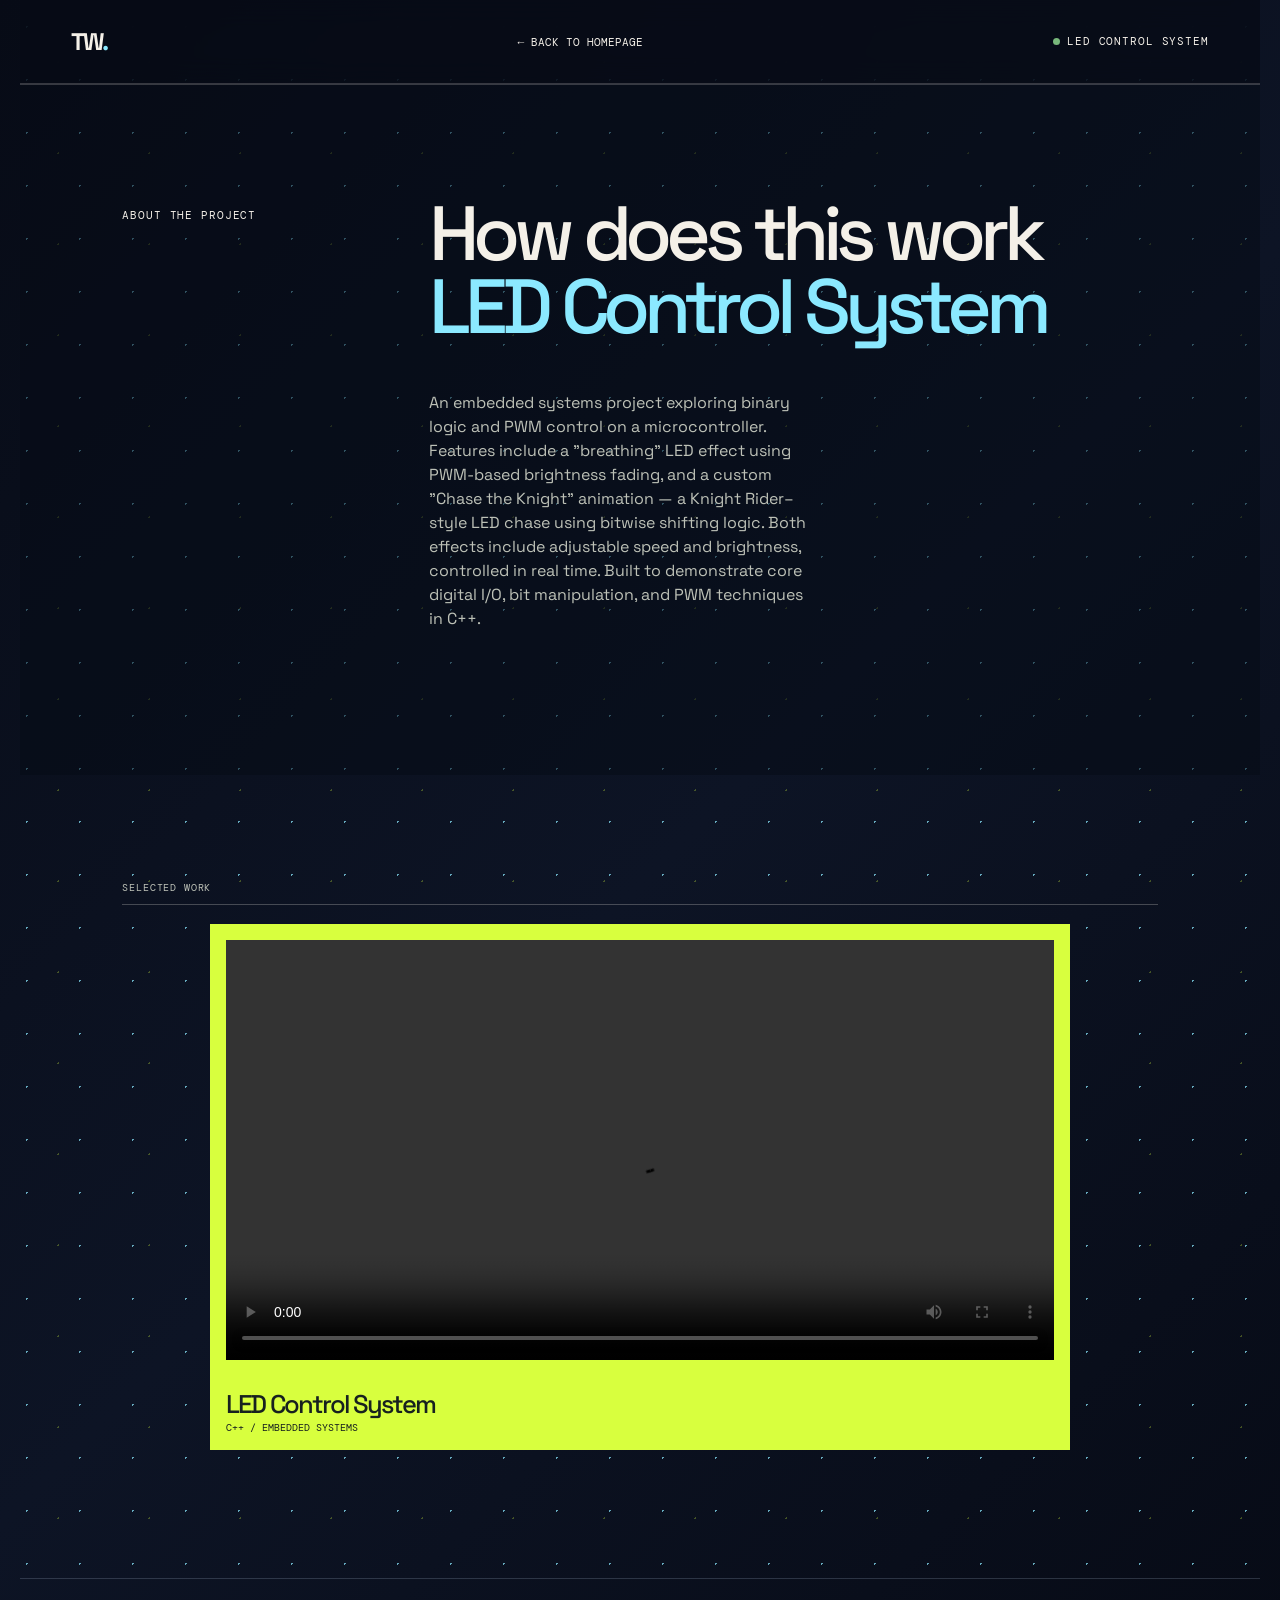
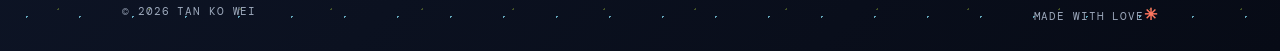
==== commit 9464e7a5: "Resolve website style conflicts" ====
--- a/led-showcase.html
+++ b/led-showcase.html
@@ -1,4 +1,3 @@
-<<<<<<< HEAD
 <!DOCTYPE html>
 <html lang="en">
     <head>
@@ -41,48 +40,4 @@
         </main>
         <footer><span>© 2026 Tan Ko Wei</span><span>Made with Love<b>✳</b></span></footer>
     </body>
-=======
-<!DOCTYPE html>
-<html lang="en">
-    <head>
-        <meta charset="UTF-8">
-        <meta name="viewport" content="width=device-width, initial-scale=1.0">
-        <link rel="preconnect" href="https://fonts.googleapis.com">
-        <link rel="preconnect" href="https://fonts.gstatic.com" crossorigin>
-        <link href="https://fonts.googleapis.com/css2?family=DM+Mono:wght@400;500&family=Space+Grotesk:wght@400;500;600;700&display=swap" rel="stylesheet">
-        <link rel="stylesheet" href="style.css">
-        <link rel="stylesheet" href="showcase.css">
-        <title>LED Lights | Tan Ko Wei</title>
-    </head>
-    <body class="showcase-page">
-        <header class="site-header">
-            <a class="logo" href="index.html" aria-label="Back to Homepage">TW<span>.</span></a>
-            <a class="back-link" href="index.html#projects">← Back to HomePage</a>
-            <span class="availability"><i></i>LED Control System</span>
-        </header>
-        <main>
-            <section class="showcase-note">
-                <p class="section-label">About the project</p>
-                <h2>How does this work<br><em>LED Control System</em></h2>
-                <p>An embedded systems project exploring binary logic and PWM control on a microcontroller. Features include a "breathing" LED effect using PWM-based brightness fading, and a custom "Chase the Knight" animation — a Knight Rider–style LED chase using bitwise shifting logic. Both effects include adjustable speed and brightness, controlled in real time. Built to demonstrate core digital I/O, bit manipulation, and PWM techniques in C++.</p>
-            </section>
-
-            <section class="gallery-section">
-                <div class="gallery-heading">
-                    <p class="section-label">Selected work</p>
-                </div>
-                <div class="gallery">
-                    <article class="gallery-item gallery-item-one">
-                        <video controls preload="metadata">
-                            <source src="Images and Videos/LED Video.MOV">
-                            <p class="video-fallback">This video format is not supported by your browser. Convert the file to MP4 and replace the video source.</p>
-                        </video>
-                        <div><h2>LED Control System</h2><p>C++ / Embedded systems</p></div>
-                    </article>
-                </div>
-            </section>
-        </main>
-        <footer><span>© 2026 Tan Ko Wei</span><span>Made with Love<b>✳</b></span></footer>
-    </body>
->>>>>>> 4ecb137de44872c93d26e2f9194edddf25eb0644
-</html>+</html>
--- a/style.css
+++ b/style.css
@@ -1,4 +1,3 @@
-<<<<<<< HEAD
 @import url('https://fonts.googleapis.com/css2?family=DM+Mono:wght@400;500&family=Space+Grotesk:wght@400;500;600;700&display=swap');
 
 :root {
@@ -88,86 +87,4 @@
   .hero { min-height: 650px; padding: 5rem 6vw 4rem; }.hero-shape { top: 45%; right: -8%; opacity: .85; }.hero-footer { align-items: flex-start; flex-direction: column; gap: 1rem; }
   .section-grid { grid-template-columns: 1fr; gap: 1.5rem; padding: 5rem 6vw; }.section-label { padding: 0; }.section-heading { display: block; }.section-heading > p { margin-bottom: 2rem; }.project-card { grid-template-columns: 40px 1fr auto; }
   footer { padding: 1.5rem 6vw; font-size: .56rem; }
-=======
-@import url('https://fonts.googleapis.com/css2?family=DM+Mono:wght@400;500&family=Space+Grotesk:wght@400;500;600;700&display=swap');
-
-:root {
-  --ink: #f4f0e8;
-  --paper: #101513;
-  --acid: #d8ff3e;
-  --coral: #ff765f;
-  --muted: #9ca79d;
-  --line: rgba(244, 240, 232, 0.2);
 }
-
-* { box-sizing: border-box; }
-html { scroll-behavior: smooth; }
-body {
-  margin: 0;
-  color: var(--ink);
-  background-color: var(--paper);
-  background-image: radial-gradient(rgba(216, 255, 62, .18) 1px, transparent 1px);
-  background-size: 28px 28px;
-  font-family: 'Space Grotesk', sans-serif;
-  line-height: 1.5;
-}
-a { color: inherit; }
-.site-header, main, footer { max-width: 1240px; margin: auto; }
-.site-header {
-  min-height: 84px;
-  padding: 22px 4vw;
-  display: flex;
-  align-items: center;
-  justify-content: space-between;
-  border-bottom: 1px solid var(--line);
-}
-.logo { font-size: 1.5rem; font-weight: 700; text-decoration: none; letter-spacing: -0.08em; }
-.logo span, em { color: var(--coral); font-style: normal; }
-.navbar { display: flex; gap: 2.2rem; }
-.navbar a { font-family: 'DM Mono', monospace; font-size: .72rem; text-decoration: none; text-transform: uppercase; }
-.navbar a:hover, .email-link:hover { color: var(--coral); }
-.availability, .eyebrow, .section-label, .project-card p, footer {
-  font-family: 'DM Mono', monospace;
-  font-size: .68rem;
-  text-transform: uppercase;
-  letter-spacing: .08em;
-}
-.availability i { display: inline-block; width: 7px; height: 7px; margin-right: 7px; border-radius: 50%; background: #78b87b; }
-.hero { min-height: 710px; padding: 8rem 8vw 5rem; position: relative; overflow: hidden; background: linear-gradient(135deg, rgba(16, 21, 19, .92), rgba(25, 34, 29, .72)); }
-.eyebrow { display: flex; justify-content: space-between; max-width: 530px; }
-h1, h2, h3, p { margin-top: 0; }
-h1 { position: relative; z-index: 1; margin: 4rem 0 2.5rem; font-size: clamp(4.5rem, 12vw, 10.5rem); line-height: .82; letter-spacing: -.09em; font-weight: 600; }
-.hero-footer { position: relative; z-index: 1; display: flex; align-items: flex-end; gap: 3rem; max-width: 530px; }
-.hero-footer p { max-width: 270px; font-size: .95rem; }
-.circle-link { display: grid; place-items: center; width: 72px; height: 72px; border: 1px solid var(--ink); border-radius: 50%; font-size: 1.7rem; text-decoration: none; transition: .25s ease; }
-.circle-link:hover { color: var(--paper); background: var(--acid); border-color: var(--acid); transform: rotate(-45deg); }
-.hero-shape { position: absolute; right: 10%; top: 22%; display: grid; place-items: center; width: clamp(200px, 30vw, 390px); aspect-ratio: 1; border-radius: 48% 52% 61% 39% / 52% 39% 61% 48%; background: var(--acid); transform: rotate(18deg); animation: float 6s ease-in-out infinite; }
-.hero-shape span { font-family: 'DM Mono', monospace; font-size: clamp(1rem, 2vw, 1.4rem); line-height: 1.1; text-align: center; text-transform: uppercase; transform: rotate(-18deg); }
-.section-grid { display: grid; grid-template-columns: 25% 1fr; gap: 3rem; padding: 7rem 8vw; border-top: 1px solid var(--line); }
-.section-label { padding-top: .6rem; }
-.section-content { max-width: 820px; }
-h2 { margin-bottom: 2rem; font-size: clamp(2.6rem, 6vw, 5.8rem); line-height: .95; letter-spacing: -.08em; font-weight: 500; }
-h2 span { color: var(--muted); }
-.section-content > p { max-width: 410px; font-size: 1.05rem; }
-.section-heading { display: flex; justify-content: space-between; align-items: flex-end; gap: 2rem; }
-.section-heading > p { color: var(--muted); font-family: 'DM Mono', monospace; font-size: .7rem; text-transform: uppercase; }
-.project-list { border-top: 1px solid var(--line); }
-.project-card { min-height: 145px; display: grid; grid-template-columns: 70px 1fr auto; align-items: center; gap: 1rem; padding: 1.4rem 1rem; border-bottom: 1px solid var(--line); text-decoration: none; transition: .25s ease; }
-.project-card:hover { padding-left: 1.7rem; }
-.project-number, .project-arrow { font-family: 'DM Mono', monospace; font-size: .7rem; }
-.project-card h3 { margin: 0; font-size: clamp(1.4rem, 3vw, 2.4rem); letter-spacing: -.06em; }
-.project-card p { margin: .3rem 0 0; color: var(--muted); }
-.project-one:hover { background: var(--acid); }.project-two:hover { background: var(--coral); }.project-three:hover { background: #b8d7ff; }
-.contact { padding-bottom: 8rem; }
-.email-link { display: inline-block; padding-bottom: .6rem; border-bottom: 2px solid var(--ink); font-size: clamp(1.2rem, 3vw, 2.3rem); letter-spacing: -.05em; text-decoration: none; }
-.email-link span { margin-left: 1rem; font-size: 1rem; }
-footer { display: flex; justify-content: space-between; padding: 1.5rem 8vw; border-top: 1px solid var(--line); color: var(--muted); }
-footer b { color: var(--coral); font-size: 1rem; }
-@keyframes float { 0%, 100% { transform: rotate(18deg) translateY(0); } 50% { transform: rotate(23deg) translateY(-18px); } }
-@media (max-width: 700px) {
-  .site-header { padding: 18px 6vw; }.availability { display: none; }.navbar { gap: 1rem; }.navbar a { font-size: .61rem; }
-  .hero { min-height: 650px; padding: 5rem 6vw 4rem; }.hero-shape { top: 45%; right: -8%; opacity: .85; }.hero-footer { align-items: flex-start; flex-direction: column; gap: 1rem; }
-  .section-grid { grid-template-columns: 1fr; gap: 1.5rem; padding: 5rem 6vw; }.section-label { padding: 0; }.section-heading { display: block; }.section-heading > p { margin-bottom: 2rem; }.project-card { grid-template-columns: 40px 1fr auto; }
-  footer { padding: 1.5rem 6vw; font-size: .56rem; }
->>>>>>> 4ecb137de44872c93d26e2f9194edddf25eb0644
-}
--- a/showcase.css
+++ b/showcase.css
@@ -1,4 +1,3 @@
-<<<<<<< HEAD
 .showcase-page { background-color: #070b16; color: #f4f0e8; background-image: radial-gradient(rgba(139, 233, 255, .7) 1px, transparent 1px), radial-gradient(rgba(216, 255, 62, .28) 1px, transparent 1px), linear-gradient(135deg, #070b16, #0d1425 52%, #070b16); background-position: 0 0, 13px 17px, 0 0; background-size: 53px 53px, 91px 91px, 100% 100%; }
 .showcase-page .site-header { border-color: rgba(244, 240, 232, .2); }
 .back-link { font: .7rem 'DM Mono', monospace; text-decoration: none; text-transform: uppercase; }
@@ -9,16 +8,4 @@
 .gallery-section { padding: 6rem 8vw 8rem; }.gallery-heading { display: flex; justify-content: space-between; border-bottom: 1px solid rgba(244, 240, 232, .25); }.gallery-heading p:last-child { color: #bdc1b7; font: .65rem 'DM Mono', monospace; text-transform: uppercase; }
 .gallery { display: grid; grid-template-columns: minmax(0, 860px); justify-content: center; padding-top: 1.2rem; }.gallery-item { min-height: 420px; display: flex; flex-direction: column; justify-content: space-between; overflow: hidden; padding: 1rem; color: #17211f; background: #d8ff3e; }.gallery-item video { width: 100%; min-height: 420px; display: block; object-fit: contain; background: #080b0a; }.video-fallback { padding: 2rem; color: #f4f0e8; font: .75rem 'DM Mono', monospace; text-align: center; }.gallery-item h2 { margin: 2rem 0 .3rem; font-size: 1.6rem; }.gallery-item p { margin: 0; font: .65rem 'DM Mono', monospace; text-transform: uppercase; }
 .showcase-note { display: grid; grid-template-columns: 25% 1fr; gap: 3rem; padding: 7rem 8vw 8rem; border-top: 1px solid rgba(244, 240, 232, .2); background: rgba(7, 11, 22, .55); }.showcase-note h2 { margin: 0; }.showcase-note > p:last-child { grid-column: 2; max-width: 390px; color: #bdc1b7; }
-=======
-.showcase-page { background-color: #101513; color: #f4f0e8; background-image: radial-gradient(rgba(216, 255, 62, .18) 1px, transparent 1px); background-size: 28px 28px; }
-.showcase-page .site-header { border-color: rgba(244, 240, 232, .2); }
-.back-link { font: .7rem 'DM Mono', monospace; text-decoration: none; text-transform: uppercase; }
-.back-link:hover { color: var(--accent); }
-.showcase-page main { max-width: 1240px; }
-.showcase-hero { min-height: 560px; padding: 7rem 8vw 6rem; background: radial-gradient(circle at 78% 42%, rgba(83, 99, 42, .8) 0, rgba(16, 21, 19, .92) 30%); }
-.showcase-hero h1 { margin: 4rem 0 2rem; }.showcase-hero > p:last-child { max-width: 310px; color: #bdc1b7; }
-.gallery-section { padding: 6rem 8vw 8rem; }.gallery-heading { display: flex; justify-content: space-between; border-bottom: 1px solid rgba(244, 240, 232, .25); }.gallery-heading p:last-child { color: #bdc1b7; font: .65rem 'DM Mono', monospace; text-transform: uppercase; }
-.gallery { display: grid; grid-template-columns: minmax(0, 860px); justify-content: center; padding-top: 1.2rem; }.gallery-item { min-height: 420px; display: flex; flex-direction: column; justify-content: space-between; overflow: hidden; padding: 1rem; color: #17211f; background: #d8ff3e; }.gallery-item video { width: 100%; min-height: 420px; display: block; object-fit: contain; background: #080b0a; }.video-fallback { padding: 2rem; color: #f4f0e8; font: .75rem 'DM Mono', monospace; text-align: center; }.gallery-item h2 { margin: 2rem 0 .3rem; font-size: 1.6rem; }.gallery-item p { margin: 0; font: .65rem 'DM Mono', monospace; text-transform: uppercase; }
-.showcase-note { display: grid; grid-template-columns: 25% 1fr; gap: 3rem; padding: 7rem 8vw 8rem; border-top: 1px solid rgba(244, 240, 232, .2); }.showcase-note h2 { margin: 0; }.showcase-note > p:last-child { grid-column: 2; max-width: 390px; color: #bdc1b7; }
->>>>>>> 4ecb137de44872c93d26e2f9194edddf25eb0644
-@media (max-width: 700px) { .showcase-page .availability { display: none; }.showcase-hero { min-height: 500px; padding: 5rem 6vw 4rem; }.gallery-section { padding: 5rem 6vw 6rem; }.gallery { grid-template-columns: 1fr; }.gallery-item video { min-height: 240px; }.showcase-note { grid-template-columns: 1fr; gap: 1.5rem; padding: 5rem 6vw; }.showcase-note > p:last-child { grid-column: auto; } }+@media (max-width: 700px) { .showcase-page .availability { display: none; }.showcase-hero { min-height: 500px; padding: 5rem 6vw 4rem; }.gallery-section { padding: 5rem 6vw 6rem; }.gallery { grid-template-columns: 1fr; }.gallery-item video { min-height: 240px; }.showcase-note { grid-template-columns: 1fr; gap: 1.5rem; padding: 5rem 6vw; }.showcase-note > p:last-child { grid-column: auto; } }
